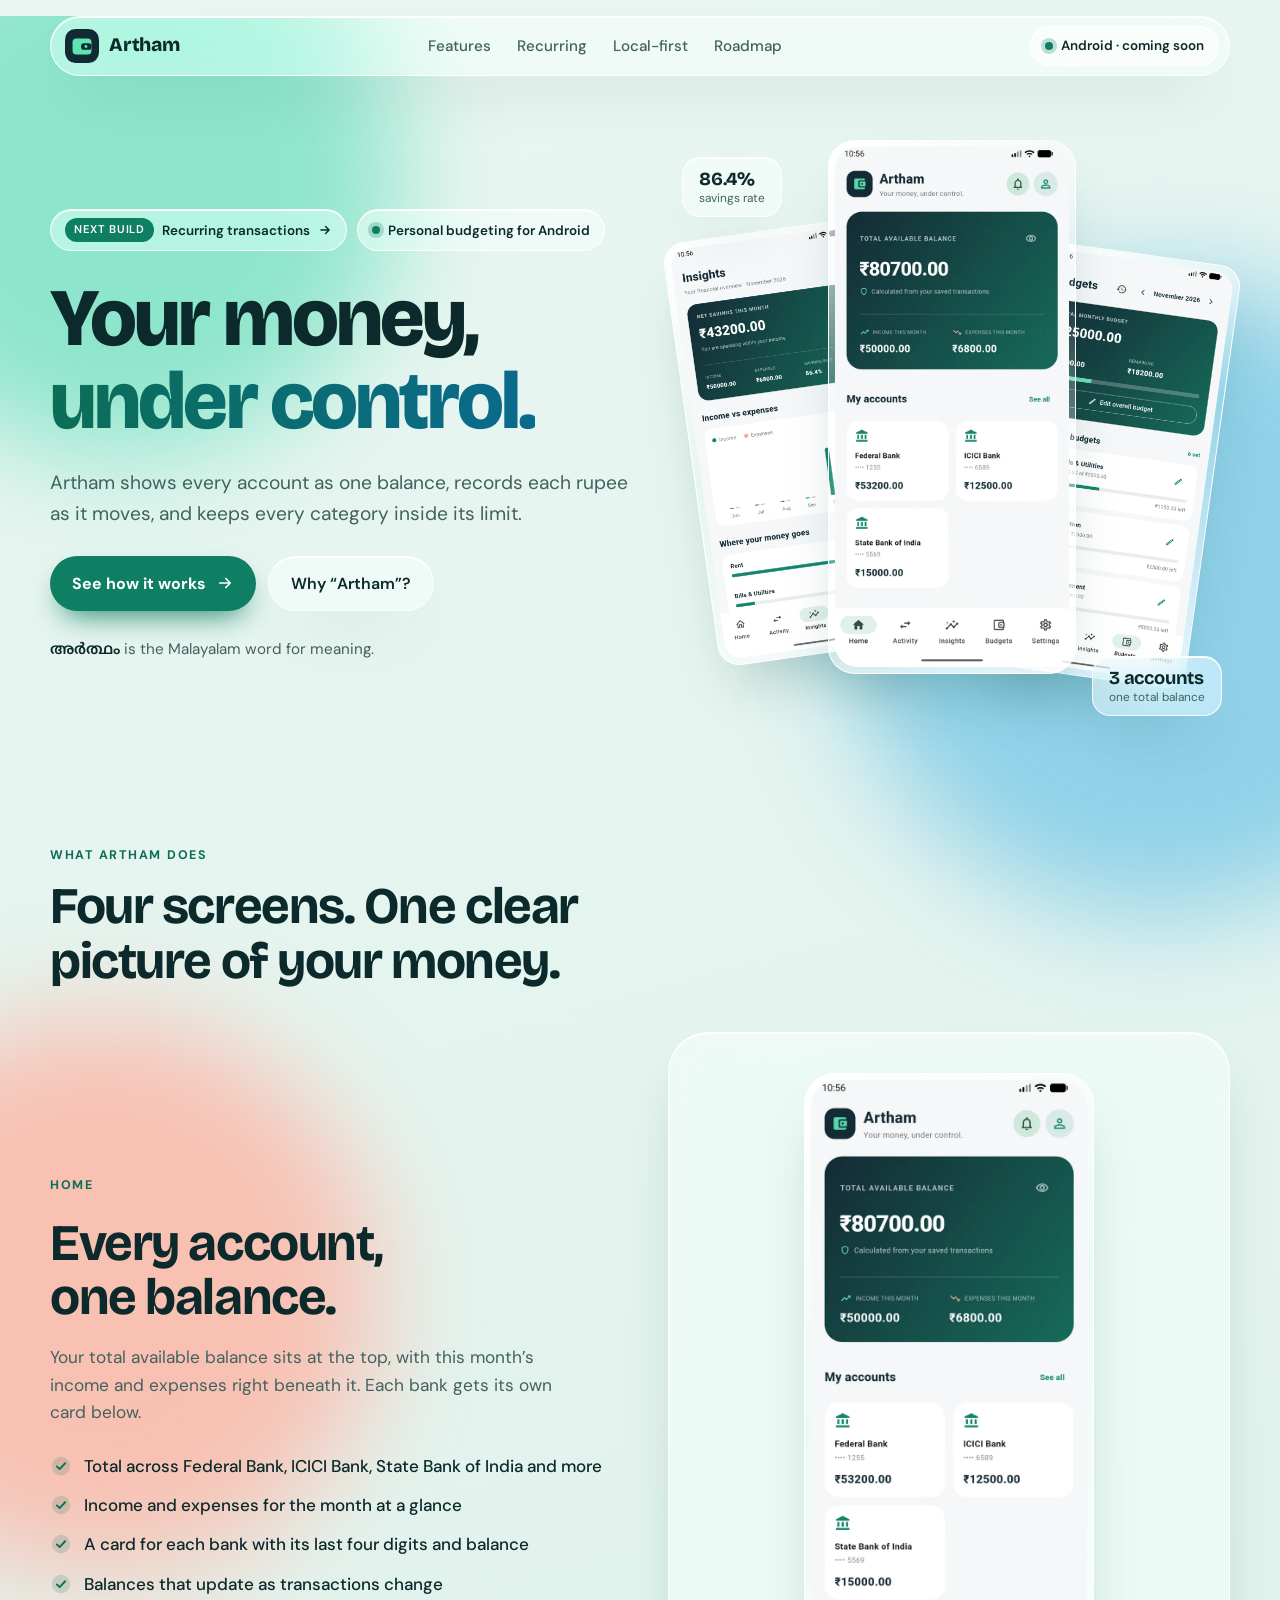
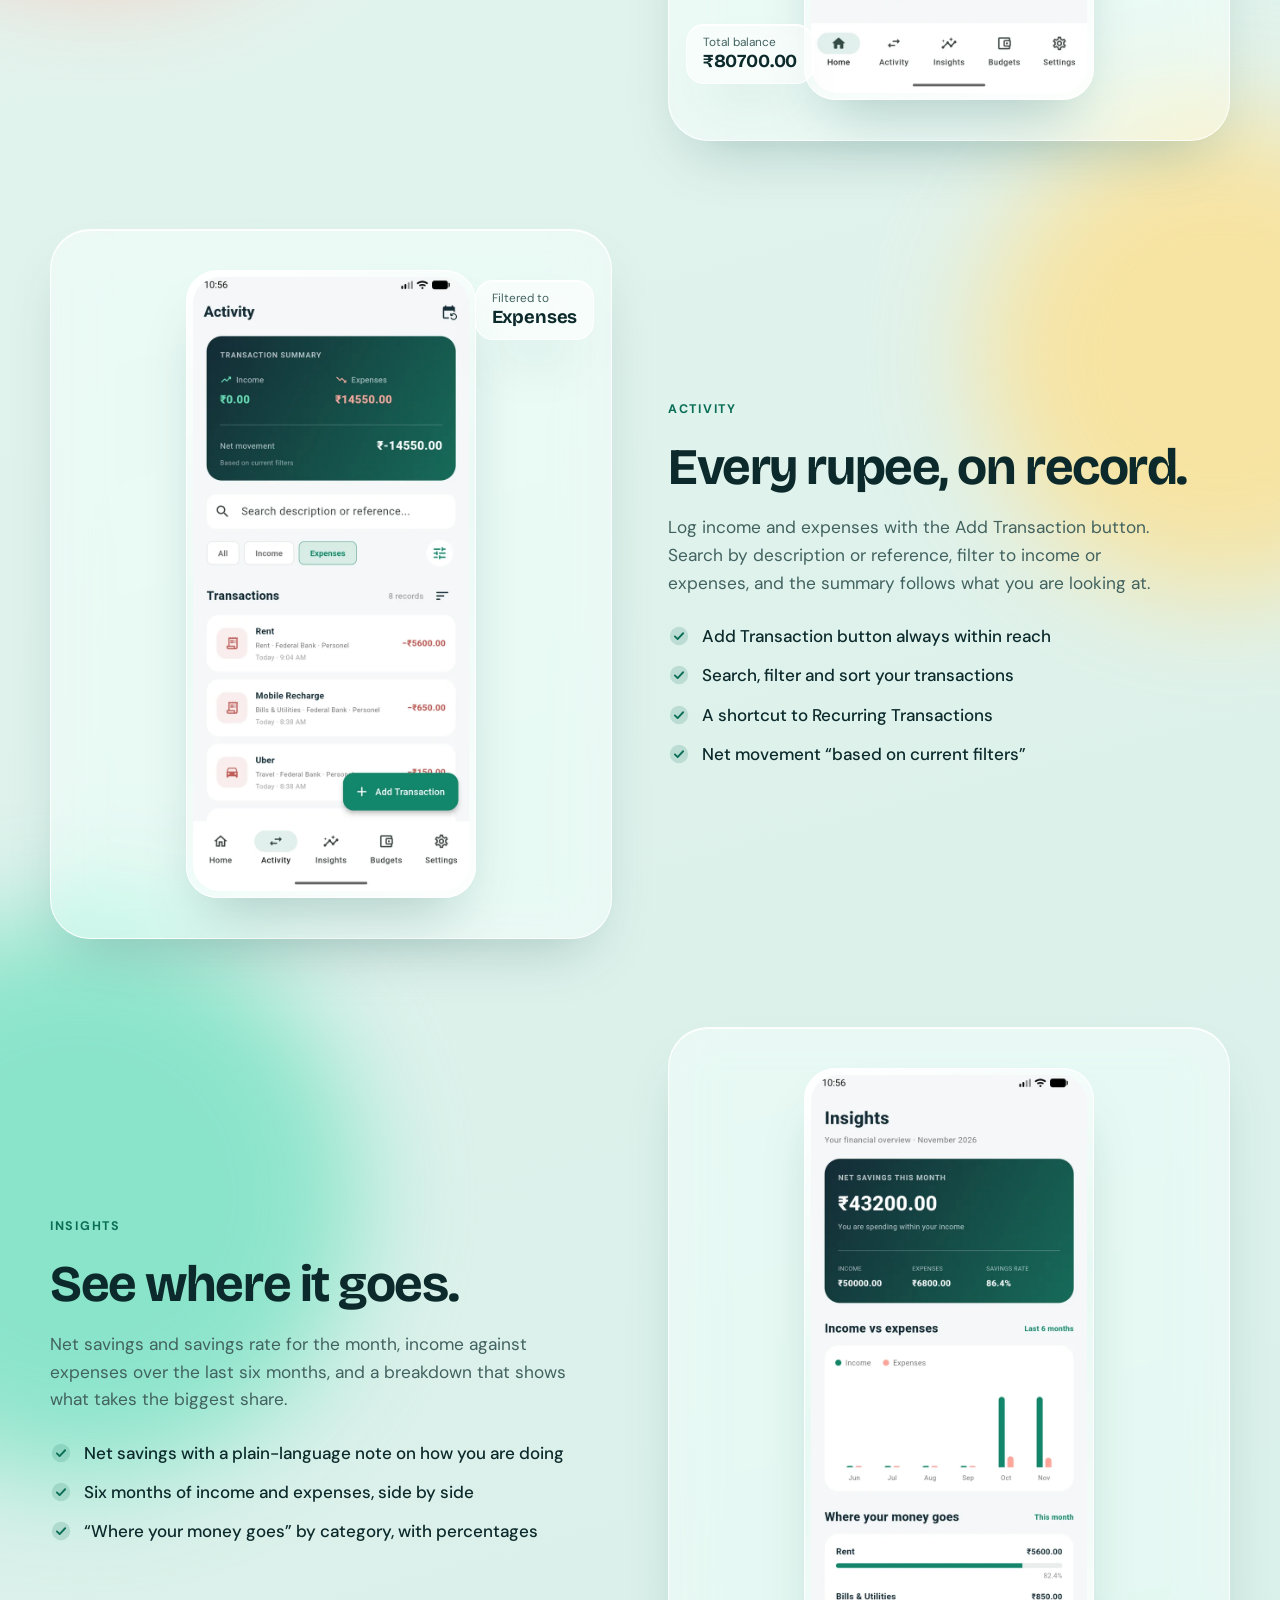
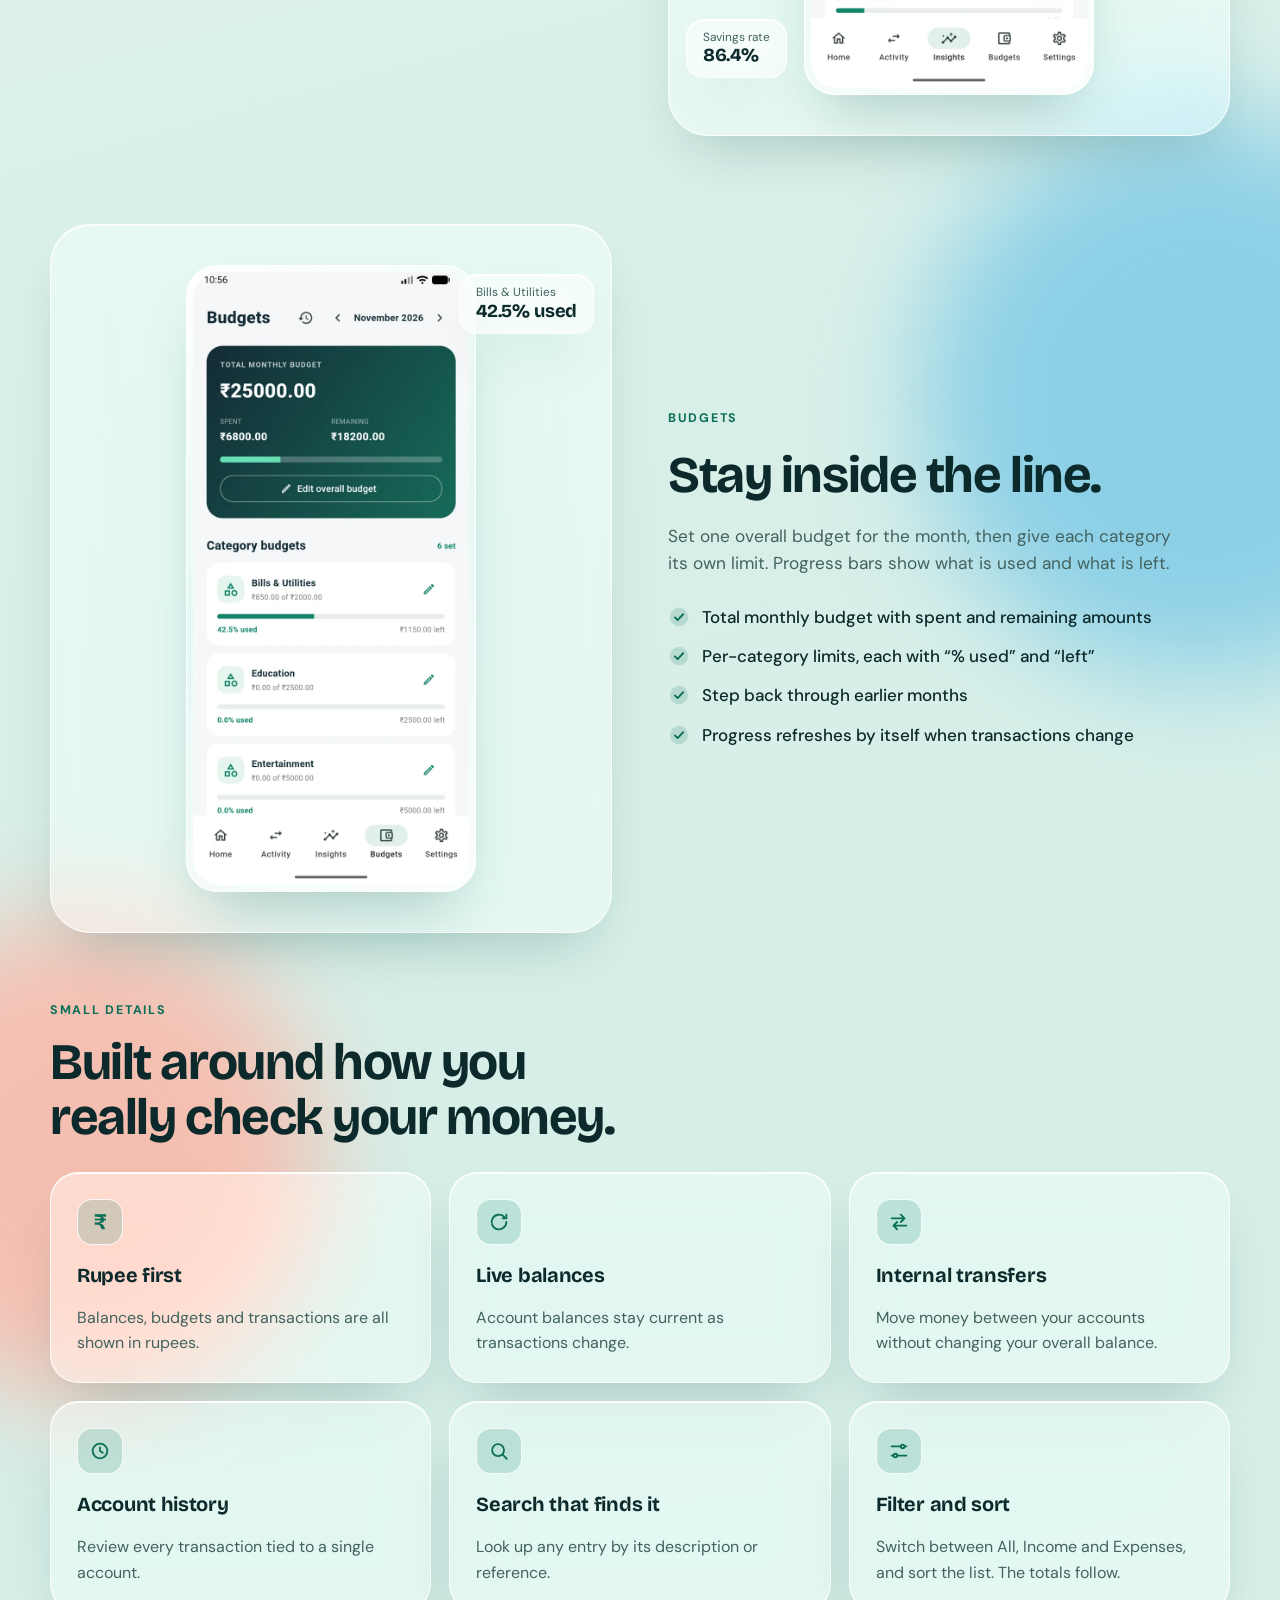
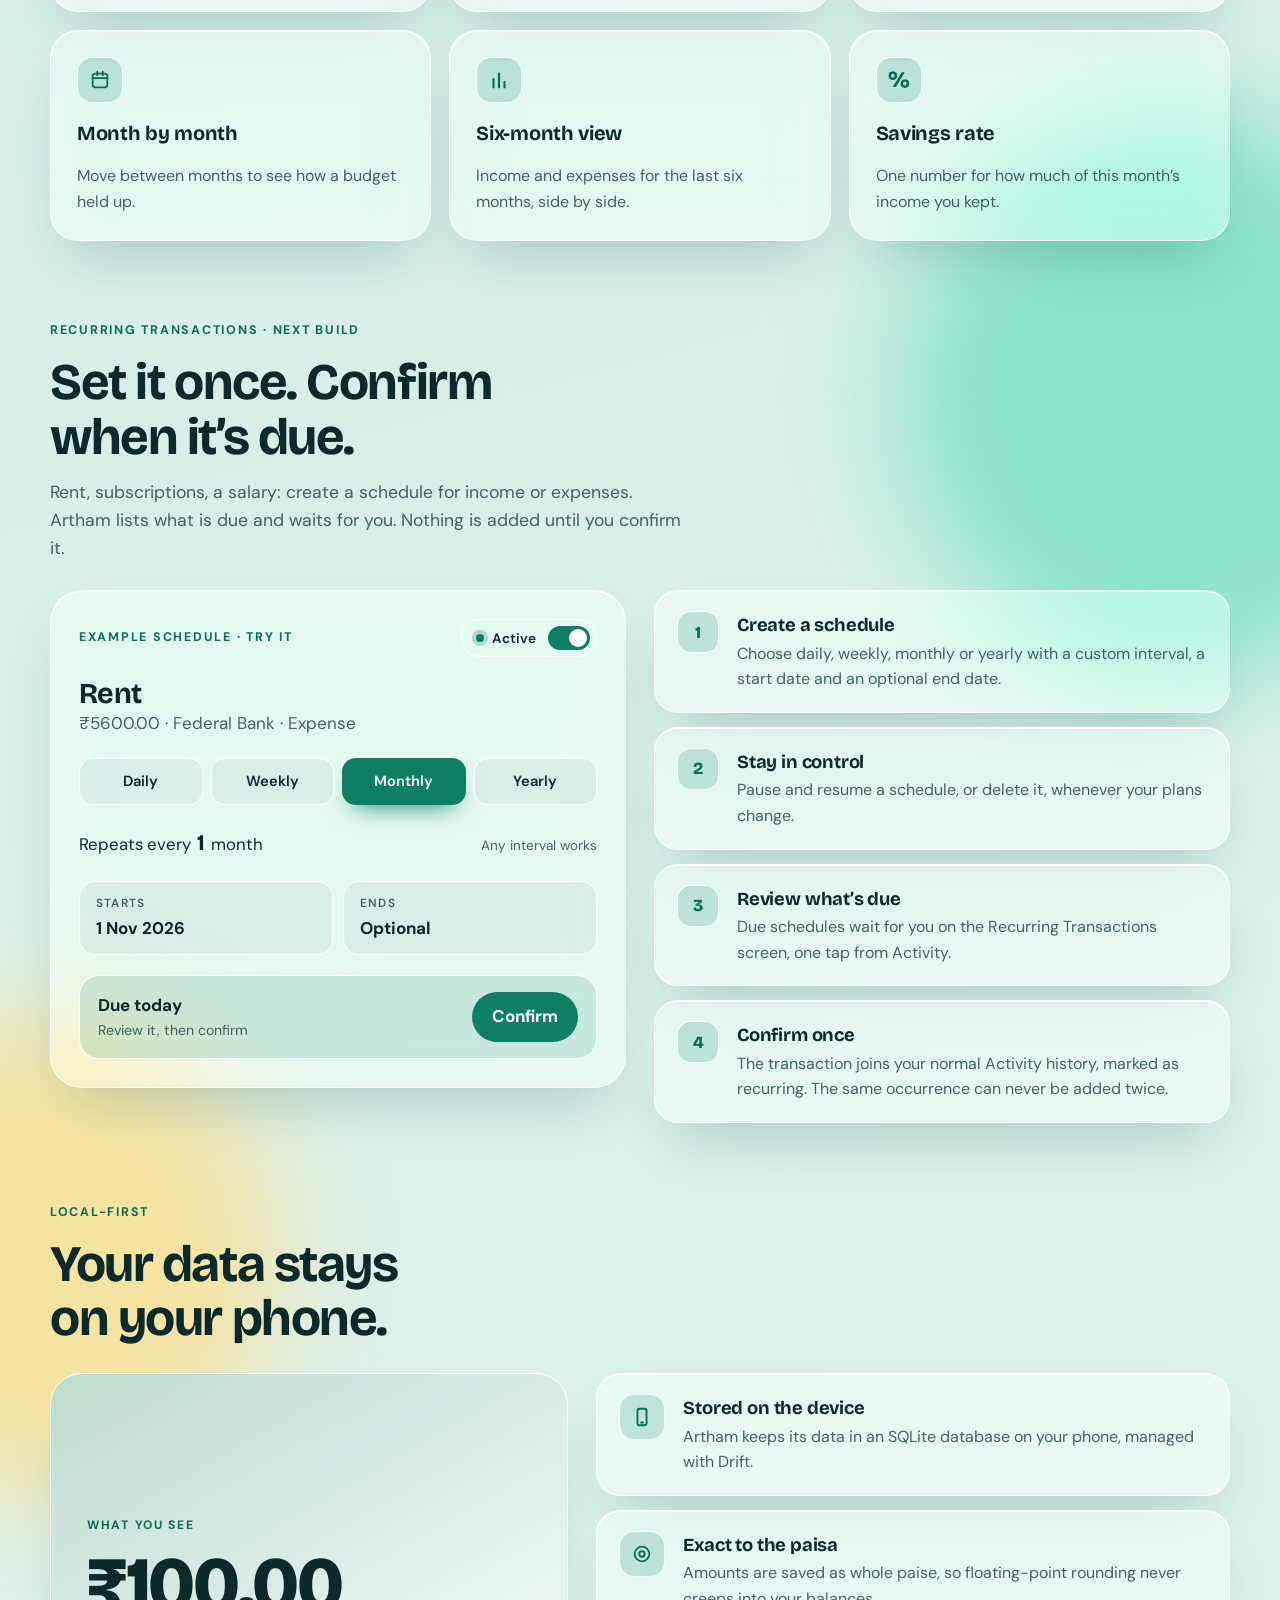
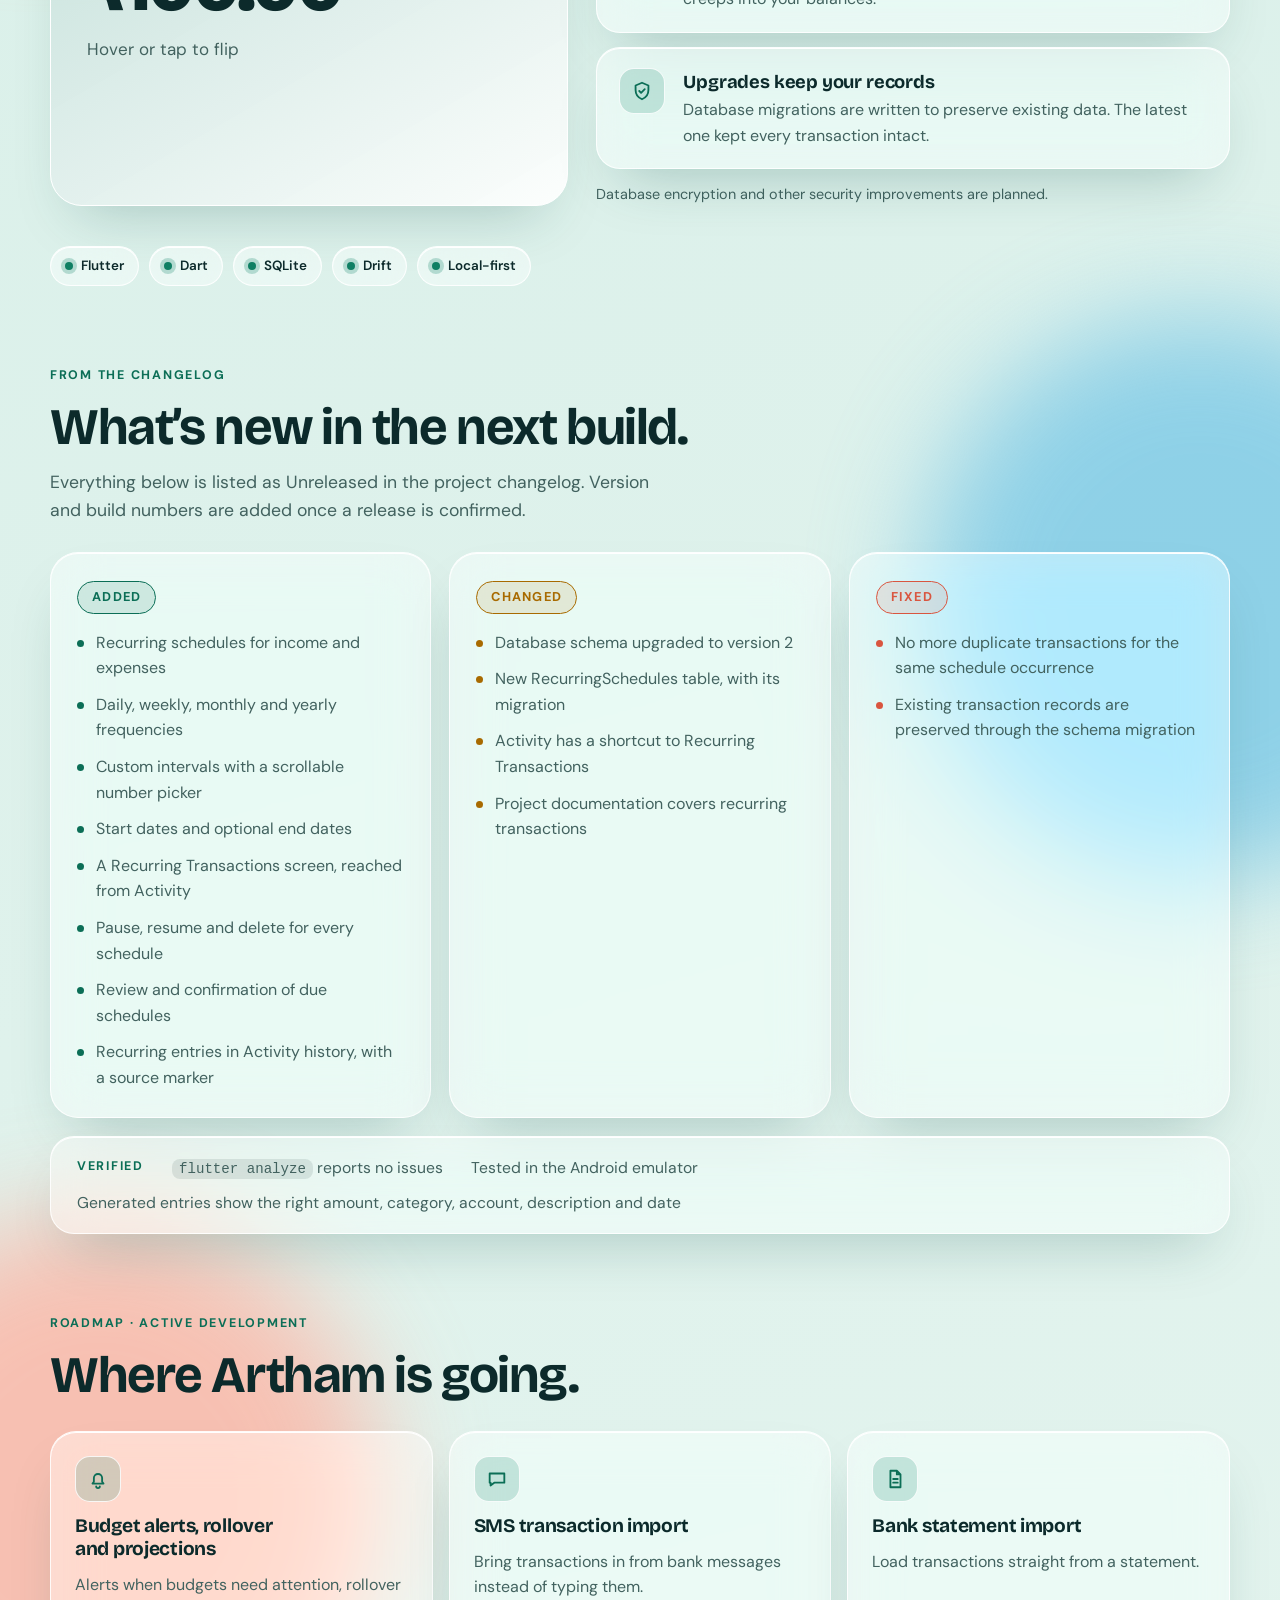
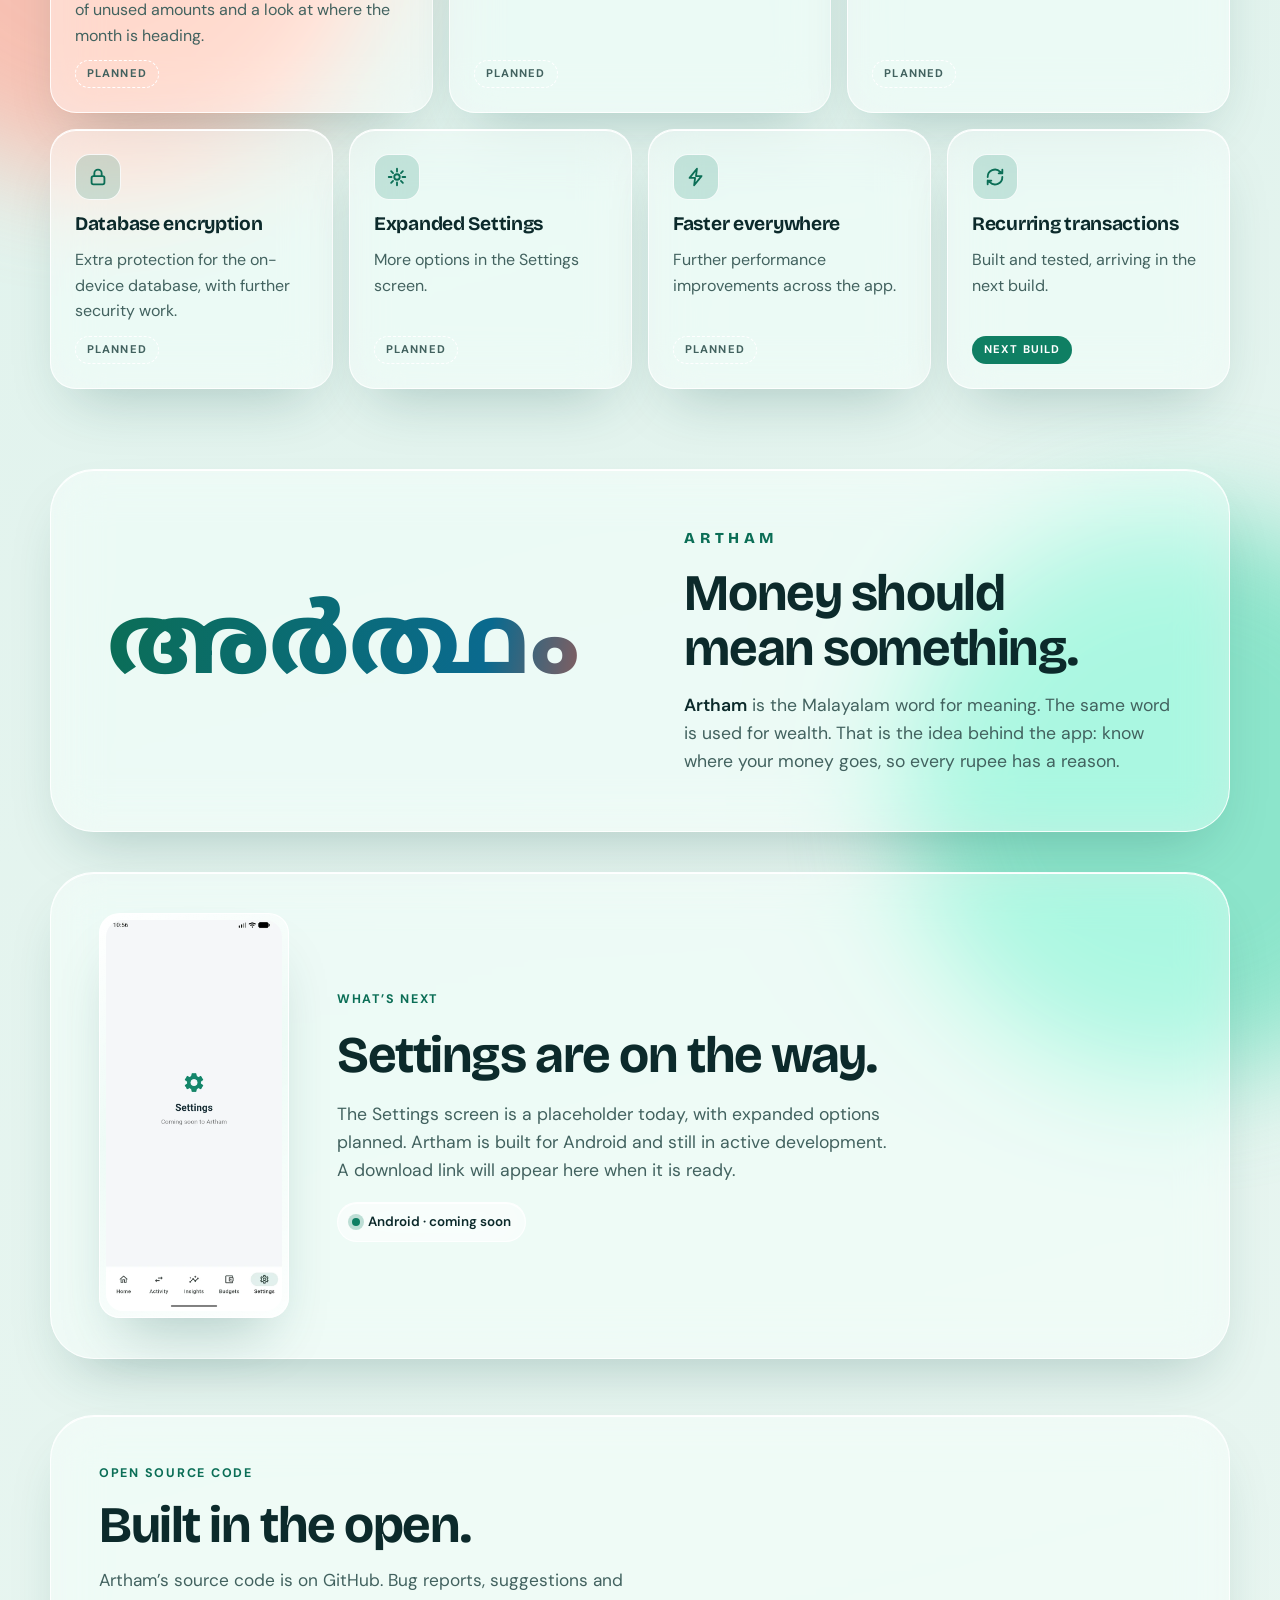
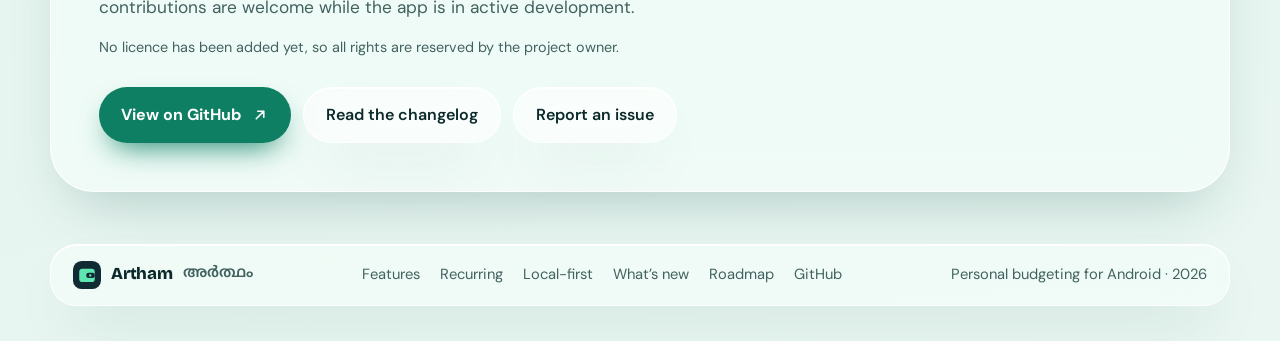
==== site/index.html @ f51f1375 "Add files via upload" ====
<!doctype html>
<html lang="en">
<head>
<meta charset="utf-8">
<meta name="viewport" content="width=device-width, initial-scale=1, viewport-fit=cover">
<title>Artham</title>
<meta name="description" content="Artham is a personal budgeting app for Android. See every account as one balance, record each rupee, schedule recurring transactions and keep every category inside its limit.">
<meta name="theme-color" content="#06181b">
<meta property="og:title" content="Artham">
<meta property="og:description" content="Artham is a personal budgeting app for Android. See every account as one balance, record each rupee, schedule recurring transactions and keep every category inside its limit.">
<meta property="og:type" content="website">
<link rel="icon" href="data:image/svg+xml,%3Csvg xmlns='http://www.w3.org/2000/svg' viewBox='0 0 36 36'%3E%3Crect width='36' height='36' rx='11' fill='%23112b34'/%3E%3Crect x='8' y='10' width='20' height='17' rx='4' fill='%235ee6b0'/%3E%3Crect x='17' y='15' width='11' height='7' rx='3' fill='%23112b34'/%3E%3Ccircle cx='22.2' cy='18.5' r='1.5' fill='%235ee6b0'/%3E%3C/svg%3E">
<link rel="preconnect" href="https://fonts.googleapis.com">
<link rel="preconnect" href="https://fonts.gstatic.com" crossorigin>
<link href="https://fonts.googleapis.com/css2?family=Bricolage+Grotesque:opsz,wght@12..96,500..800&family=DM+Sans:opsz,wght@9..40,400..700&family=Noto+Sans+Malayalam:wght@500..800&display=swap" rel="stylesheet">
<style>
/* Layout: floating glass pill nav; hero = copy left + three overlapping glass-framed phones right;
   four alternating feature rows (text / phone on a glass panel); details grid; the name in Malayalam;
   a coming-soon card; footer. Colored orbs sit behind everything so the glass has something to blur. */
:root{
  --font-display:'Bricolage Grotesque','Segoe UI',system-ui,sans-serif;
  --font-body:'DM Sans','Segoe UI',system-ui,sans-serif;
  --font-ml:'Noto Sans Malayalam','Nirmala UI',sans-serif;

  --bg:#06181b; --bg2:#0a2a2c;
  --fg:#eaf7f2; --muted:#a3c4bc;
  --glass:rgba(255,255,255,.075); --glass-fallback:rgba(16,48,50,.92);
  --edge:rgba(255,255,255,.18); --edge-hi:rgba(255,255,255,.42);
  --shadow:rgba(0,0,0,.45);
  --accent:#5ee6b0; --accent-text:#7cf0c4;
  --btn-bg:#5ee6b0; --btn-fg:#04261d;
  --g1:#7cf0c4; --g2:#ffd27a;
  --coral:#ff9c8b; --gold:#ffd27a;
  --orb-a:#14c995; --orb-b:#0f8f9c; --orb-c:#ff7a66; --orb-d:#f2b84b; --orb-alpha:.5;
  color-scheme:dark;
}
@media (prefers-color-scheme:light){
  :root:not([data-theme="dark"]){
    --bg:#e9f6f1; --bg2:#d5eee7;
    --fg:#0c2a2b; --muted:#42625f;
    --glass:rgba(255,255,255,.46); --glass-fallback:rgba(255,255,255,.9);
    --edge:rgba(255,255,255,.85); --edge-hi:rgba(255,255,255,1);
    --shadow:rgba(16,78,72,.28);
    --accent:#0f7f63; --accent-text:#0b6e56;
    --btn-bg:#0f7f63; --btn-fg:#ffffff;
    --g1:#0b6e56; --g2:#0a6a8f;
    --coral:#d9553f; --gold:#a86a00;
    --orb-a:#6fe0bf; --orb-b:#74c6e6; --orb-c:#ffb09f; --orb-d:#ffdf8a; --orb-alpha:.75;
    color-scheme:light;
  }
}
:root[data-theme="light"]{
  --bg:#e9f6f1; --bg2:#d5eee7;
  --fg:#0c2a2b; --muted:#42625f;
  --glass:rgba(255,255,255,.46); --glass-fallback:rgba(255,255,255,.9);
  --edge:rgba(255,255,255,.85); --edge-hi:rgba(255,255,255,1);
  --shadow:rgba(16,78,72,.28);
  --accent:#0f7f63; --accent-text:#0b6e56;
  --btn-bg:#0f7f63; --btn-fg:#ffffff;
  --g1:#0b6e56; --g2:#0a6a8f;
  --coral:#d9553f; --gold:#a86a00;
  --orb-a:#6fe0bf; --orb-b:#74c6e6; --orb-c:#ffb09f; --orb-d:#ffdf8a; --orb-alpha:.75;
  color-scheme:light;
}

*{box-sizing:border-box}
[hidden]{display:none!important}
html{scroll-behavior:smooth}
body{
  position:relative; margin:0; overflow-x:clip;
  background:var(--bg); background-image:linear-gradient(165deg,var(--bg) 0%,var(--bg2) 45%,var(--bg) 100%);
  color:var(--fg); font-family:var(--font-body); font-size:17px; line-height:1.6;
  padding-block:0;
  padding-left:max(16px,env(safe-area-inset-left,0px));
  padding-right:max(16px,env(safe-area-inset-right,0px));
}
body::before{content:"";position:fixed;inset:0 0 auto;height:env(safe-area-inset-top,0px);z-index:30;background:var(--bg)}
img{max-width:100%}
a{color:inherit}
h1,h2,h3{font-family:var(--font-display);margin:0;text-wrap:balance}
p{margin:0}
:focus-visible{outline:2px solid var(--accent-text);outline-offset:3px;border-radius:8px}

/* orbs */
.bg{position:absolute;inset:0;overflow:hidden;pointer-events:none;z-index:0}
.orb{position:absolute;border-radius:50%;filter:blur(55px);opacity:var(--orb-alpha);width:min(560px,92vw);aspect-ratio:1}
.o1{background:var(--orb-a);top:-120px;left:-160px}
.o2{background:var(--orb-b);top:260px;right:-200px;width:min(640px,100vw)}
.o3{background:var(--orb-c);top:1000px;left:-180px}
.o4{background:var(--orb-d);top:1700px;right:-180px;width:min(480px,80vw)}
.o5{background:var(--orb-a);top:2500px;left:-200px}
.o6{background:var(--orb-b);top:3300px;right:-200px}
.o7{background:var(--orb-c);top:4100px;left:-160px;width:min(480px,80vw)}
.o8{background:var(--orb-a);top:4900px;right:-180px}
.o9{background:var(--orb-d);top:5800px;left:-200px;width:min(480px,80vw)}
.o10{background:var(--orb-b);top:6700px;right:-200px}
.o11{background:var(--orb-c);top:7600px;left:-180px}
.o12{background:var(--orb-a);top:8500px;right:-180px}

.wrap{position:relative;z-index:1;max-width:1180px;margin-inline:auto}

/* glass */
.glass{
  background:var(--glass);
  -webkit-backdrop-filter:blur(24px) saturate(160%);
  backdrop-filter:blur(24px) saturate(160%);
  border:1px solid var(--edge);
  box-shadow:inset 0 1px 0 var(--edge-hi),0 28px 60px -24px var(--shadow);
}
@supports not ((backdrop-filter:blur(1px)) or (-webkit-backdrop-filter:blur(1px))){
  .glass{background:var(--glass-fallback)}
}

/* nav */
.nav{
  position:sticky;top:calc(env(safe-area-inset-top,0px) + 12px);z-index:40;
  margin-top:16px;padding:9px 10px 9px 14px;border-radius:999px;
  display:flex;align-items:center;justify-content:space-between;gap:12px;
}
.brand{display:flex;align-items:center;gap:10px;text-decoration:none;font-family:var(--font-display);font-weight:800;font-size:1.2rem;letter-spacing:-.01em}
.brand svg{width:34px;height:34px;display:block}
.nav-links{display:flex;gap:26px;font-size:.95rem;font-weight:500}
.nav-links a{text-decoration:none;color:var(--muted);transition:color .2s}
.nav-links a:hover{color:var(--fg)}
.pill{display:inline-flex;align-items:center;gap:8px;padding:8px 14px;border-radius:999px;font-size:.84rem;font-weight:600;white-space:nowrap}
.dot{width:8px;height:8px;border-radius:50%;background:var(--accent);box-shadow:0 0 0 4px color-mix(in srgb,var(--accent) 25%,transparent)}
@media (max-width:720px){.nav-links{display:none}}

/* buttons */
.btn{display:inline-flex;align-items:center;gap:10px;padding:14px 22px;border-radius:999px;font-weight:700;font-size:1rem;text-decoration:none;transition:transform .2s,box-shadow .2s}
.btn:hover{transform:translateY(-2px)}
.btn-main{background:var(--btn-bg);color:var(--btn-fg);box-shadow:0 14px 30px -12px var(--accent)}
.btn-glass{font-weight:600}
.btn svg{width:18px;height:18px}

/* hero */
.hero{display:grid;grid-template-columns:minmax(0,1.05fr) minmax(0,1fr);gap:40px;align-items:center;padding-block:64px 88px}
.hero-copy{display:flex;flex-direction:column;gap:26px;align-items:flex-start;min-width:0}
h1{font-weight:800;font-size:clamp(2.7rem,6.6vw,5.1rem);line-height:1.01;letter-spacing:-.035em}
h1 em{font-style:normal;background:linear-gradient(95deg,var(--g1),var(--g2));-webkit-background-clip:text;background-clip:text;color:transparent}
.lede{font-size:1.2rem;color:var(--muted);max-width:34em}
.cta-row{display:flex;flex-wrap:wrap;gap:12px}
.ml-note{font-size:.95rem;color:var(--muted)}
.ml-note span{font-family:var(--font-ml);font-weight:600;color:var(--fg)}

.cluster{position:relative;width:min(100%,540px);margin-inline:auto;aspect-ratio:1/1.1;min-width:0}
.phone{padding:6px;border-radius:11% / 4.9%;background:linear-gradient(150deg,var(--edge-hi),rgba(255,255,255,.05) 45%,var(--edge));border:1px solid var(--edge-hi);box-shadow:0 34px 60px -22px var(--shadow)}
.phone img{display:block;width:100%;height:auto;aspect-ratio:9/20;object-fit:cover;border-radius:9.6% / 4.3%}
.cluster .phone{position:absolute}
.ph-c{left:27%;width:46%;top:0;z-index:3;animation:float 7s ease-in-out infinite}
.ph-l{left:1.5%;width:37%;top:15%;z-index:2;transform:rotate(-8deg);animation:float 8s ease-in-out -2s infinite}
.ph-r{right:1.5%;width:37%;top:19%;z-index:2;transform:rotate(8deg);animation:float 9s ease-in-out -4s infinite}
@keyframes float{0%,100%{translate:0 0}50%{translate:0 -10px}}
.chip{position:absolute;z-index:4;display:flex;align-items:center;gap:10px;padding:10px 16px;border-radius:18px;font-size:.84rem;line-height:1.25}
.chip b{display:block;font-family:var(--font-display);font-size:1.15rem;font-weight:700;letter-spacing:-.01em}
.chip small{color:var(--muted);font-size:.74rem;display:block}
.chip.c1{left:0;top:3%}
.chip.c2{right:0;bottom:3%}
.cluster .chip .ico{display:none}
.chip .ico{width:34px;height:34px;border-radius:11px;display:grid;place-items:center;background:color-mix(in srgb,var(--accent) 22%,transparent);color:var(--accent-text);font-weight:700}
@media (max-width:900px){.hero{grid-template-columns:1fr;padding-block:40px 64px;gap:48px}}
@media (max-width:480px){.chip{padding:8px 12px}.chip b{font-size:1rem}.chip .ico{display:none}}

/* section heads */
.eyebrow{display:inline-flex;align-items:center;gap:8px;font-size:.78rem;font-weight:700;letter-spacing:.14em;text-transform:uppercase;color:var(--accent-text)}
.sec-head{display:flex;flex-direction:column;gap:14px;max-width:40rem;padding-top:24px}
h2{font-weight:700;font-size:clamp(2rem,4.4vw,3.2rem);line-height:1.06;letter-spacing:-.028em}

/* features */
.feat{display:grid;grid-template-columns:minmax(0,1fr) minmax(0,1fr);gap:56px;align-items:center;padding-block:44px}
.feat.flip .feat-vis{order:-1}
.feat-copy{display:flex;flex-direction:column;gap:20px;min-width:0}
.feat-copy p.body{color:var(--muted);font-size:1.08rem;max-width:30em}
.ticks{list-style:none;margin:6px 0 0;padding:0;display:flex;flex-direction:column;gap:12px}
.ticks li{display:flex;gap:12px;align-items:flex-start;font-weight:500}
.ticks svg{flex:none;width:22px;height:22px;margin-top:2px;color:var(--accent-text)}
.feat-vis{position:relative;display:grid;place-items:center;padding:40px 20px;border-radius:40px;min-width:0}
.feat-vis .phone{width:min(100%,290px)}
.feat-vis .chip{z-index:4}
.feat-vis .chip{max-width:150px}
.feat-vis .chip.t{top:7%;right:3%}
.feat-vis .chip.b{bottom:8%;left:3%}
@media (max-width:860px){
  .feat-vis .chip{position:static;margin-top:16px;max-width:none}
  .feat{grid-template-columns:1fr;gap:28px;padding-block:32px}
  .feat.flip .feat-vis{order:0}
}

/* details */
.grid{display:grid;grid-template-columns:repeat(3,minmax(0,1fr));gap:18px;padding-block:28px 56px}
.tile{padding:26px;border-radius:28px;display:flex;flex-direction:column;gap:14px;transition:transform .25s}
.tile:hover{transform:translateY(-4px)}
.tile .ico{width:46px;height:46px;border-radius:15px;display:grid;place-items:center;font-family:var(--font-display);font-size:1.4rem;font-weight:700;color:var(--accent-text);background:color-mix(in srgb,var(--accent) 18%,transparent);border:1px solid var(--edge)}
.tile .ico svg{width:22px;height:22px}
.tile h3{font-size:1.25rem;font-weight:700;letter-spacing:-.015em}
.tile p{color:var(--muted);font-size:1rem}
@media (max-width:900px){.grid{grid-template-columns:repeat(2,minmax(0,1fr))}}
@media (max-width:560px){.grid{grid-template-columns:1fr}}

/* name */
.name{display:grid;grid-template-columns:minmax(0,1.1fr) minmax(0,1fr);gap:40px;align-items:center;padding:56px;border-radius:44px;margin-block:24px 40px}
.ml{font-family:var(--font-ml);font-weight:800;font-size:clamp(3rem,8.4vw,6rem);line-height:1.3;letter-spacing:-.01em;white-space:nowrap;background:linear-gradient(100deg,var(--g1),var(--g2) 70%,var(--coral));-webkit-background-clip:text;background-clip:text;color:transparent}
.name-copy{display:flex;flex-direction:column;gap:16px;min-width:0}
.name-copy .lat{font-family:var(--font-display);font-weight:800;letter-spacing:.3em;font-size:.95rem;color:var(--accent-text)}
.name-copy p{color:var(--muted);font-size:1.1rem}
.name-copy p strong{color:var(--fg);font-weight:600}
@media (max-width:860px){.name{grid-template-columns:1fr;padding:34px 24px;border-radius:34px;gap:20px}}

/* coming soon */
.soon{display:grid;grid-template-columns:auto minmax(0,1fr);gap:48px;align-items:center;padding:40px 48px;border-radius:44px;margin-block:0 56px}
.soon .phone{width:190px}
.soon-copy{display:flex;flex-direction:column;gap:18px;align-items:flex-start;min-width:0}
.soon-copy p{color:var(--muted);font-size:1.1rem;max-width:32em}
@media (max-width:700px){.soon{grid-template-columns:1fr;padding:32px 24px;gap:28px;justify-items:start;border-radius:34px}}

/* footer */
footer{padding-block:12px 36px}
.foot{display:flex;flex-wrap:wrap;gap:14px 28px;align-items:center;justify-content:space-between;padding:16px 22px;border-radius:26px;color:var(--muted);font-size:.92rem}
.foot .brand{color:var(--fg);font-size:1.05rem}
.foot .brand svg{width:28px;height:28px}
.foot .brand span{font-family:var(--font-ml);font-weight:600;font-size:.95rem;color:var(--muted)}

/* ---------- additions: new sections + hover polish ---------- */
section[id]{scroll-margin-top:96px}
.ic{width:22px;height:22px;fill:none;stroke:currentColor;stroke-width:2;stroke-linecap:round;stroke-linejoin:round;flex:none}
.sr{position:absolute;opacity:0;pointer-events:none;width:1px;height:1px}
.sr-text{position:absolute;width:1px;height:1px;overflow:hidden;clip-path:inset(50%);white-space:nowrap}
.sec-sub{color:var(--muted);font-size:1.1rem;max-width:36em}
code{font-family:ui-monospace,SFMono-Regular,Menlo,Consolas,monospace;font-size:.9em;padding:2px 7px;border-radius:8px;background:color-mix(in srgb,var(--fg) 10%,transparent)}
.fine{font-size:.9rem;color:var(--muted)}

/* pointer spotlight */
[data-glow]{position:relative;isolation:isolate}
[data-glow]::before{content:"";position:absolute;inset:0;z-index:-1;border-radius:inherit;pointer-events:none;opacity:0;transition:opacity .35s;
  background:radial-gradient(340px circle at var(--mx,50%) var(--my,0%),color-mix(in srgb,var(--accent) 30%,transparent),transparent 62%)}
[data-glow]:hover::before{opacity:1}

/* nav + buttons + brand */
.nav-links a{position:relative}
.nav-links a::after{content:"";position:absolute;left:0;right:0;bottom:-6px;height:2px;border-radius:2px;background:var(--accent);scale:0 1;transform-origin:left;transition:scale .25s ease}
.nav-links a:hover::after,.nav-links a:focus-visible::after{scale:1 1}
.brand svg{transition:rotate .4s cubic-bezier(.3,1.6,.5,1)}
.brand:hover svg{rotate:-10deg}
.btn-main{position:relative;overflow:hidden}
.btn-main::after{content:"";position:absolute;inset:0;background:linear-gradient(110deg,transparent 30%,rgba(255,255,255,.5) 50%,transparent 70%);translate:-120% 0;transition:translate .7s ease}
.btn-main:hover::after{translate:120% 0}
.btn-glass:hover{border-color:var(--edge-hi);box-shadow:inset 0 1px 0 var(--edge-hi),0 18px 40px -18px var(--accent)}
.btn svg{transition:translate .25s}
.btn:hover svg{translate:3px 0}

/* hero announcement */
.hero-pills{display:flex;flex-wrap:wrap;gap:10px}
.announce{text-decoration:none;transition:transform .25s,border-color .25s}
.announce:hover{transform:translateY(-2px);border-color:var(--edge-hi)}
.announce .tag{padding:3px 9px;border-radius:999px;background:var(--btn-bg);color:var(--btn-fg);font-size:.7rem;letter-spacing:.06em;text-transform:uppercase}
.announce svg{width:14px;height:14px;transition:translate .25s}
.announce:hover svg{translate:4px 0}

/* feature panels: gentle 3D tilt */
.feat-vis{perspective:1100px}
.feat-vis .phone{transition:transform .6s cubic-bezier(.2,.8,.2,1)}
.feat-vis:hover .phone{transform:rotateY(-7deg) rotateX(3deg) translateY(-6px)}
.feat.flip .feat-vis:hover .phone{transform:rotateY(7deg) rotateX(3deg) translateY(-6px)}
.feat-vis .chip{transition:translate .5s cubic-bezier(.2,.8,.2,1)}
.feat-vis:hover .chip.t{translate:0 -8px}
.feat-vis:hover .chip.b{translate:0 8px}

/* detail tiles */
.tile{transition:transform .3s cubic-bezier(.2,.8,.2,1),border-color .3s}
.tile:hover{transform:translateY(-6px);border-color:var(--edge-hi)}
.tile .ico{transition:transform .35s cubic-bezier(.3,1.6,.5,1),background .3s}
.tile:hover .ico{transform:rotate(-8deg) scale(1.1);background:color-mix(in srgb,var(--accent) 30%,transparent)}

/* recurring demo */
.rec{display:grid;grid-template-columns:minmax(0,1fr) minmax(0,1fr);gap:28px;padding-block:28px 56px;align-items:start}
.demo{padding:28px;border-radius:32px;display:flex;flex-direction:column;gap:20px;min-width:0}
.demo-top{display:flex;justify-content:space-between;align-items:center;gap:12px;flex-wrap:wrap}
.switch{display:inline-flex;align-items:center;gap:12px;cursor:pointer;padding:6px 6px 6px 14px;border-radius:999px;border:1px solid var(--edge);transition:border-color .25s,transform .25s}
.switch:hover{border-color:var(--edge-hi);transform:translateY(-1px)}
.status{display:inline-flex;align-items:center;gap:8px;font-weight:600;font-size:.86rem}
.status i{width:8px;height:8px;border-radius:50%;background:var(--accent);box-shadow:0 0 0 4px color-mix(in srgb,var(--accent) 25%,transparent);transition:background .3s,box-shadow .3s}
.s-pau{display:none}
.knob{position:relative;width:42px;height:24px;border-radius:999px;background:var(--accent);transition:background .3s}
.knob::after{content:"";position:absolute;top:3px;right:3px;width:18px;height:18px;border-radius:50%;background:#fff;transition:translate .3s cubic-bezier(.3,1.4,.5,1)}
.demo:has(#pause:checked) .s-act{display:none}
.demo:has(#pause:checked) .s-pau{display:inline}
.demo:has(#pause:checked) .status i{background:var(--gold);box-shadow:0 0 0 4px color-mix(in srgb,var(--gold) 25%,transparent)}
.demo:has(#pause:checked) .knob{background:color-mix(in srgb,var(--fg) 25%,transparent)}
.demo:has(#pause:checked) .knob::after{translate:-18px 0}
.demo:has(#pause:focus-visible) .switch,.demo:has(#confirm:focus-visible) .confirm,.freq input:focus-visible + label{outline:2px solid var(--accent-text);outline-offset:3px}
.demo-title{font-family:var(--font-display);font-size:1.8rem;font-weight:700;letter-spacing:-.02em;line-height:1.15}
.demo-sub{color:var(--muted)}
.freq{display:grid;grid-template-columns:repeat(4,minmax(0,1fr));gap:8px;border:0;margin:0;padding:0;min-width:0}
.freq label{text-align:center;padding:11px 4px;border-radius:14px;border:1px solid var(--edge);font-weight:600;font-size:.92rem;cursor:pointer;background:color-mix(in srgb,var(--fg) 5%,transparent);transition:transform .25s,background .25s,color .25s,border-color .25s}
.freq label:hover{transform:translateY(-3px);border-color:var(--edge-hi)}
.freq input:checked + label{background:var(--btn-bg);color:var(--btn-fg);border-color:transparent;box-shadow:0 12px 24px -12px var(--accent)}
.every{display:flex;align-items:baseline;flex-wrap:wrap;gap:6px;font-size:1.05rem}
.every b{font-family:var(--font-display);font-size:1.4rem}
.every small{margin-left:auto;color:var(--muted);font-size:.85rem}
.u{display:none}
.u-m{display:inline}
.demo:has(#f-d:checked) .u-m,.demo:has(#f-w:checked) .u-m,.demo:has(#f-y:checked) .u-m{display:none}
.demo:has(#f-d:checked) .u-d,.demo:has(#f-w:checked) .u-w,.demo:has(#f-y:checked) .u-y{display:inline}
.dates{display:grid;grid-template-columns:1fr 1fr;gap:10px}
.field{padding:12px 16px;border-radius:16px;border:1px solid var(--edge);background:color-mix(in srgb,var(--fg) 5%,transparent);display:flex;flex-direction:column;gap:2px;transition:border-color .25s}
.field:hover{border-color:var(--edge-hi)}
.field small{color:var(--muted);font-size:.74rem;text-transform:uppercase;letter-spacing:.1em;font-weight:600}
.due{display:flex;align-items:center;justify-content:space-between;gap:14px;padding:16px 18px;border-radius:20px;border:1px solid var(--edge);background:color-mix(in srgb,var(--accent) 14%,transparent);transition:opacity .3s,background .4s}
.due-text{display:flex;flex-direction:column;min-width:0}
.due-text small{color:var(--muted)}
.d-after{display:none}
.confirm{display:inline-flex;align-items:center;gap:8px;padding:11px 20px;border-radius:999px;font-weight:700;cursor:pointer;background:var(--btn-bg);color:var(--btn-fg);transition:transform .25s,box-shadow .25s;white-space:nowrap}
.confirm:hover{transform:translateY(-2px);box-shadow:0 14px 26px -12px var(--accent)}
.confirm .ic{width:18px;height:18px;stroke-width:2.6}
.confirm .d-after{align-items:center;gap:6px}
.demo:has(#confirm:checked) .d-before{display:none}
.demo:has(#confirm:checked) .d-after{display:inline-flex}
.demo:has(#confirm:checked) .due-text .d-after{display:inline}
.demo:has(#confirm:checked) .due{background:color-mix(in srgb,var(--accent) 26%,transparent)}
.demo:has(#pause:checked) .due{opacity:.45}
.demo:has(#pause:checked) .confirm{pointer-events:none}
.steps{list-style:none;margin:0;padding:0;display:flex;flex-direction:column;gap:14px;min-width:0}
.step{display:grid;grid-template-columns:auto minmax(0,1fr);gap:18px;align-items:start;padding:20px 22px;border-radius:24px;transition:transform .3s cubic-bezier(.2,.8,.2,1),border-color .3s}
.step:hover{transform:translateX(8px);border-color:var(--edge-hi)}
.step .n{width:42px;height:42px;border-radius:14px;display:grid;place-items:center;font-family:var(--font-display);font-weight:800;color:var(--accent-text);background:color-mix(in srgb,var(--accent) 18%,transparent);border:1px solid var(--edge);transition:transform .35s cubic-bezier(.3,1.6,.5,1)}
.step:hover .n{transform:scale(1.12) rotate(-6deg)}
.step h3{font-size:1.15rem;font-weight:700;letter-spacing:-.01em}
.step p{color:var(--muted);font-size:1rem}

/* local-first */
.local{display:grid;grid-template-columns:minmax(0,.9fr) minmax(0,1.1fr);gap:28px;padding-block:28px 40px;align-items:stretch}
.flipcard{perspective:1000px;min-height:320px;border-radius:32px;cursor:pointer}
.fc-in{position:relative;width:100%;height:100%;min-height:320px;transition:transform .85s cubic-bezier(.2,.8,.2,1);transform-style:preserve-3d}
.flipcard:hover .fc-in,.flipcard:focus .fc-in{transform:rotateY(180deg)}
.face{position:absolute;inset:0;backface-visibility:hidden;-webkit-backface-visibility:hidden;border-radius:32px;display:flex;flex-direction:column;justify-content:center;gap:12px;padding:36px;border:1px solid var(--edge-hi);box-shadow:0 30px 60px -28px var(--shadow);background:linear-gradient(150deg,color-mix(in srgb,var(--accent) 26%,var(--glass-fallback)),var(--glass-fallback))}
.face.back{transform:rotateY(180deg);background:linear-gradient(150deg,color-mix(in srgb,var(--gold) 26%,var(--glass-fallback)),var(--glass-fallback))}
.face small{text-transform:uppercase;letter-spacing:.14em;font-size:.76rem;font-weight:700;color:var(--accent-text)}
.face.back small{color:var(--gold)}
.face b{font-family:var(--font-display);font-size:clamp(3rem,7vw,4.8rem);font-weight:800;letter-spacing:-.03em;line-height:1}
.face span{color:var(--muted)}
.points{display:flex;flex-direction:column;gap:14px;min-width:0}
.pt{display:grid;grid-template-columns:auto minmax(0,1fr);gap:18px;align-items:start;padding:20px 22px;border-radius:24px;transition:transform .3s cubic-bezier(.2,.8,.2,1),border-color .3s}
.pt:hover{transform:translateY(-4px);border-color:var(--edge-hi)}
.pt .ico,.rc .ico{width:46px;height:46px;border-radius:15px;display:grid;place-items:center;color:var(--accent-text);background:color-mix(in srgb,var(--accent) 18%,transparent);border:1px solid var(--edge);transition:transform .35s cubic-bezier(.3,1.6,.5,1)}
.pt:hover .ico,.rc:hover .ico{transform:rotate(-8deg) scale(1.1)}
.pt h3{font-size:1.15rem;font-weight:700;letter-spacing:-.01em}
.pt p{color:var(--muted);font-size:1rem}
.tech{display:flex;flex-wrap:wrap;gap:10px;padding-bottom:56px}
.tech .pill{transition:transform .25s,border-color .25s}
.tech .pill:hover{transform:translateY(-4px);border-color:var(--edge-hi)}

/* changelog */
.cl{display:grid;grid-template-columns:repeat(3,minmax(0,1fr));gap:18px;padding-block:28px 18px}
.col{padding:26px;border-radius:28px;display:flex;flex-direction:column;gap:16px;transition:transform .3s cubic-bezier(.2,.8,.2,1),border-color .3s}
.col:hover{transform:translateY(-5px);border-color:var(--edge-hi)}
.col.add{--c:var(--accent-text)}
.col.chg{--c:var(--gold)}
.col.fix{--c:var(--coral)}
.badge{display:inline-flex;align-items:center;gap:8px;padding:5px 14px;border-radius:999px;font-family:var(--font-body);font-size:.8rem;font-weight:700;letter-spacing:.1em;text-transform:uppercase;color:var(--c);border:1px solid currentColor;background:color-mix(in srgb,currentColor 12%,transparent)}
.col ul{list-style:none;margin:0;padding:0;display:flex;flex-direction:column;gap:11px;color:var(--muted);font-size:1rem}
.col li{display:flex;gap:12px}
.col li::before{content:"";flex:none;width:7px;height:7px;border-radius:50%;margin-top:.62em;background:var(--c);transition:transform .25s}
.col li:hover::before{transform:scale(1.8)}
.verified{display:flex;flex-wrap:wrap;gap:10px 28px;align-items:center;padding:18px 26px;border-radius:24px;margin-bottom:56px;color:var(--muted);font-size:.98rem}

/* roadmap */
.road{display:grid;grid-template-columns:repeat(12,minmax(0,1fr));gap:16px;padding-block:28px 56px}
.rc{grid-column:span 3;padding:24px;border-radius:26px;display:flex;flex-direction:column;gap:12px;align-items:flex-start;transition:transform .3s cubic-bezier(.2,.8,.2,1),border-color .3s}
.rc:nth-child(-n+3){grid-column:span 4}
.rc:hover{transform:translateY(-6px);border-color:var(--edge-hi)}
.rc h3{font-size:1.2rem;font-weight:700;letter-spacing:-.015em;line-height:1.2}
.rc p{color:var(--muted);font-size:1rem;flex:1}
.tagp{font-size:.7rem;font-weight:700;letter-spacing:.1em;text-transform:uppercase;padding:4px 11px;border-radius:999px;border:1px dashed var(--edge-hi);color:var(--muted)}
.tagp.done{border-style:solid;border-color:transparent;background:var(--btn-bg);color:var(--btn-fg)}

/* open source */
.open{display:flex;flex-wrap:wrap;gap:28px 48px;align-items:center;justify-content:space-between;padding:48px;border-radius:44px;margin-block:0 40px}
.open-copy{max-width:34em;display:flex;flex-direction:column;gap:14px;min-width:0}
.open-copy p{color:var(--muted);font-size:1.08rem}
.open-copy p.fine{font-size:.9rem}
.open-cta{display:flex;flex-wrap:wrap;gap:12px}

/* footer links */
.foot-links{display:flex;flex-wrap:wrap;gap:6px 20px}
.foot-links a{text-decoration:none;transition:color .2s}
.foot-links a:hover{color:var(--fg)}

@media (max-width:1000px){
  .rc,.rc:nth-child(-n+3){grid-column:span 6}
  .rc:last-child{grid-column:1/-1}
}
@media (max-width:900px){
  .rec,.local{grid-template-columns:1fr}
  .cl{grid-template-columns:1fr}
}
@media (max-width:560px){
  .rc,.rc:nth-child(-n+3){grid-column:1/-1}
  .open{padding:32px 24px;border-radius:34px}
  .demo{padding:22px}
  .freq label{font-size:.84rem;padding:10px 2px}
  .every small{margin-left:0;flex-basis:100%}
  .face{padding:26px}
}
@media (prefers-reduced-motion:reduce){
  .tile:hover,.step:hover,.pt:hover,.col:hover,.rc:hover,.announce:hover,.tech .pill:hover,.freq label:hover,.confirm:hover,.switch:hover{transform:none}
  .feat-vis:hover .phone,.feat.flip .feat-vis:hover .phone{transform:none}
  .fc-in,.btn-main::after,.knob::after{transition:none}
  .brand:hover svg{rotate:none}
}
@media (prefers-reduced-motion:reduce){
  html{scroll-behavior:auto}
  .ph-c,.ph-l,.ph-r{animation:none}
  .btn,.tile{transition:none}
}
</style>
</head>
<body>
<div class="bg" aria-hidden="true">
  <i class="orb o1"></i><i class="orb o2"></i><i class="orb o3"></i><i class="orb o4"></i>
  <i class="orb o5"></i><i class="orb o6"></i><i class="orb o7"></i><i class="orb o8"></i>
  <i class="orb o9"></i><i class="orb o10"></i><i class="orb o11"></i><i class="orb o12"></i>
</div>

<svg width="0" height="0" style="position:absolute" aria-hidden="true">
  <symbol id="logo" viewBox="0 0 36 36">
    <rect width="36" height="36" rx="11" fill="#112b34"/>
    <rect x="8" y="10" width="20" height="17" rx="4" fill="#5ee6b0"/>
    <rect x="17" y="15" width="11" height="7" rx="3" fill="#112b34"/>
    <circle cx="22.2" cy="18.5" r="1.5" fill="#5ee6b0"/>
  </symbol>
  <symbol id="tick" viewBox="0 0 24 24"><circle cx="12" cy="12" r="10" fill="currentColor" fill-opacity=".16"/><path d="M7.5 12.4l3 3 6-6.4" fill="none" stroke="currentColor" stroke-width="2" stroke-linecap="round" stroke-linejoin="round"/></symbol>
</svg>

<div class="wrap">

  <header class="nav glass">
    <a class="brand" href="#top" aria-label="Artham, back to top"><svg aria-hidden="true"><use href="#logo"/></svg>Artham</a>
    <nav class="nav-links" aria-label="Sections">
      <a href="#features">Features</a>
      <a href="#recurring">Recurring</a>
      <a href="#local">Local-first</a>
      <a href="#roadmap">Roadmap</a>
    </nav>
    <span class="pill glass"><span class="dot"></span>Android · coming soon</span>
  </header>

  <main id="top">

    <section class="hero" aria-labelledby="h-hero">
      <div class="hero-copy">
        <div class="hero-pills">
          <a class="pill glass announce" href="#recurring"><span class="tag">Next build</span>Recurring transactions
            <svg viewBox="0 0 24 24" fill="none" stroke="currentColor" stroke-width="2.4" stroke-linecap="round" stroke-linejoin="round" aria-hidden="true"><path d="M5 12h14M13 6l6 6-6 6"/></svg>
          </a>
          <span class="pill glass"><span class="dot"></span>Personal budgeting for Android</span>
        </div>
        <h1 id="h-hero">Your money, <em>under control.</em></h1>
        <p class="lede">Artham shows every account as one balance, records each rupee as it moves, and keeps every category inside its limit.</p>
        <div class="cta-row">
          <a class="btn btn-main" href="#features">See how it works
            <svg viewBox="0 0 24 24" fill="none" stroke="currentColor" stroke-width="2.2" stroke-linecap="round" stroke-linejoin="round" aria-hidden="true"><path d="M5 12h14M13 6l6 6-6 6"/></svg>
          </a>
          <a class="btn btn-glass glass" href="#name">Why “Artham”?</a>
        </div>
        <p class="ml-note"><span>അർത്ഥം</span> is the Malayalam word for meaning.</p>
      </div>

      <div class="cluster">
        <div class="phone ph-l"><img src="img/insights.webp" width="640" height="1422" alt="Artham Insights screen with net savings, a six-month income and expense chart and spending by category"></div>
        <div class="phone ph-r"><img src="img/budgets.webp" width="640" height="1422" alt="Artham Budgets screen with the total monthly budget and category budgets with progress bars"></div>
        <div class="phone ph-c"><img src="img/home.webp" width="640" height="1422" alt="Artham home screen with the total available balance, income and expenses this month, and three bank accounts"></div>
        <div class="chip glass c1"><span class="ico">%</span><span><b>86.4%</b><small>savings rate</small></span></div>
        <div class="chip glass c2"><span class="ico">₹</span><span><b>3 accounts</b><small>one total balance</small></span></div>
      </div>
    </section>

    <section id="features" aria-labelledby="h-feat">
      <div class="sec-head">
        <span class="eyebrow">What Artham does</span>
        <h2 id="h-feat">Four screens. One clear picture of your money.</h2>
      </div>

      <article class="feat">
        <div class="feat-copy">
          <span class="eyebrow">Home</span>
          <h2>Every account, one balance.</h2>
          <p class="body">Your total available balance sits at the top, with this month’s income and expenses right beneath it. Each bank gets its own card below.</p>
          <ul class="ticks">
            <li><svg aria-hidden="true"><use href="#tick"/></svg>Total across Federal Bank, ICICI Bank, State Bank of India and more</li>
            <li><svg aria-hidden="true"><use href="#tick"/></svg>Income and expenses for the month at a glance</li>
            <li><svg aria-hidden="true"><use href="#tick"/></svg>A card for each bank with its last four digits and balance</li>
            <li><svg aria-hidden="true"><use href="#tick"/></svg>Balances that update as transactions change</li>
          </ul>
        </div>
        <div class="feat-vis glass">
          <div class="phone"><img src="img/home.webp" width="640" height="1422" alt="Artham home screen showing ₹80700.00 total available balance, ₹50000.00 income and ₹6800.00 expenses this month"></div>
          <div class="chip glass b"><span><small>Total balance</small><b>₹80700.00</b></span></div>
        </div>
      </article>

      <article class="feat flip">
        <div class="feat-copy">
          <span class="eyebrow">Activity</span>
          <h2>Every rupee, on record.</h2>
          <p class="body">Log income and expenses with the Add Transaction button. Search by description or reference, filter to income or expenses, and the summary follows what you are looking at.</p>
          <ul class="ticks">
            <li><svg aria-hidden="true"><use href="#tick"/></svg>Add Transaction button always within reach</li>
            <li><svg aria-hidden="true"><use href="#tick"/></svg>Search, filter and sort your transactions</li>
            <li><svg aria-hidden="true"><use href="#tick"/></svg>A shortcut to Recurring Transactions</li>
            <li><svg aria-hidden="true"><use href="#tick"/></svg>Net movement “based on current filters”</li>
          </ul>
        </div>
        <div class="feat-vis glass">
          <div class="phone"><img src="img/activity.webp" width="640" height="1422" alt="Artham Activity screen with a transaction summary, search bar, filters and a list of expenses such as Rent, Mobile Recharge and Uber"></div>
          <div class="chip glass t"><span><small>Filtered to</small><b>Expenses</b></span></div>
        </div>
      </article>

      <article class="feat">
        <div class="feat-copy">
          <span class="eyebrow">Insights</span>
          <h2>See where it goes.</h2>
          <p class="body">Net savings and savings rate for the month, income against expenses over the last six months, and a breakdown that shows what takes the biggest share.</p>
          <ul class="ticks">
            <li><svg aria-hidden="true"><use href="#tick"/></svg>Net savings with a plain-language note on how you are doing</li>
            <li><svg aria-hidden="true"><use href="#tick"/></svg>Six months of income and expenses, side by side</li>
            <li><svg aria-hidden="true"><use href="#tick"/></svg>“Where your money goes” by category, with percentages</li>
          </ul>
        </div>
        <div class="feat-vis glass">
          <div class="phone"><img src="img/insights.webp" width="640" height="1422" alt="Artham Insights screen showing ₹43200.00 net savings, an income versus expenses bar chart and spending by category"></div>
          <div class="chip glass b"><span><small>Savings rate</small><b>86.4%</b></span></div>
        </div>
      </article>

      <article class="feat flip">
        <div class="feat-copy">
          <span class="eyebrow">Budgets</span>
          <h2>Stay inside the line.</h2>
          <p class="body">Set one overall budget for the month, then give each category its own limit. Progress bars show what is used and what is left.</p>
          <ul class="ticks">
            <li><svg aria-hidden="true"><use href="#tick"/></svg>Total monthly budget with spent and remaining amounts</li>
            <li><svg aria-hidden="true"><use href="#tick"/></svg>Per-category limits, each with “% used” and “left”</li>
            <li><svg aria-hidden="true"><use href="#tick"/></svg>Step back through earlier months</li>
            <li><svg aria-hidden="true"><use href="#tick"/></svg>Progress refreshes by itself when transactions change</li>
          </ul>
        </div>
        <div class="feat-vis glass">
          <div class="phone"><img src="img/budgets.webp" width="640" height="1422" alt="Artham Budgets screen with a ₹25000.00 monthly budget and category budgets for Bills and Utilities, Education and Entertainment"></div>
          <div class="chip glass t"><span><small>Bills &amp; Utilities</small><b>42.5% used</b></span></div>
        </div>
      </article>
    </section>

    <section id="details" aria-labelledby="h-details">
      <div class="sec-head">
        <span class="eyebrow">Small details</span>
        <h2 id="h-details">Built around how you really check your money.</h2>
      </div>
      <div class="grid">
        <div class="tile glass" data-glow><div class="ico">₹</div><h3>Rupee first</h3><p>Balances, budgets and transactions are all shown in rupees.</p></div>
        <div class="tile glass" data-glow><div class="ico"><svg class="ic" viewBox="0 0 24 24" aria-hidden="true"><path d="M20 12a8 8 0 1 1-2.3-5.6M20 4v4h-4"/></svg></div><h3>Live balances</h3><p>Account balances stay current as transactions change.</p></div>
        <div class="tile glass" data-glow><div class="ico"><svg class="ic" viewBox="0 0 24 24" aria-hidden="true"><path d="M4 8h14M14 4l4 4-4 4M20 16H6M10 12l-4 4 4 4"/></svg></div><h3>Internal transfers</h3><p>Move money between your accounts without changing your overall balance.</p></div>
        <div class="tile glass" data-glow><div class="ico"><svg class="ic" viewBox="0 0 24 24" aria-hidden="true"><circle cx="12" cy="12" r="8"/><path d="M12 8v4l3 2"/></svg></div><h3>Account history</h3><p>Review every transaction tied to a single account.</p></div>
        <div class="tile glass" data-glow><div class="ico"><svg viewBox="0 0 24 24" fill="none" stroke="currentColor" stroke-width="2" stroke-linecap="round" aria-hidden="true"><circle cx="11" cy="11" r="6.5"/><path d="M16 16l4.5 4.5"/></svg></div><h3>Search that finds it</h3><p>Look up any entry by its description or reference.</p></div>
        <div class="tile glass" data-glow><div class="ico"><svg viewBox="0 0 24 24" fill="none" stroke="currentColor" stroke-width="2" stroke-linecap="round" aria-hidden="true"><path d="M4 7h10M18 7h2M4 17h2M10 17h10"/><circle cx="16" cy="7" r="2"/><circle cx="8" cy="17" r="2"/></svg></div><h3>Filter and sort</h3><p>Switch between All, Income and Expenses, and sort the list. The totals follow.</p></div>
        <div class="tile glass" data-glow><div class="ico"><svg viewBox="0 0 24 24" fill="none" stroke="currentColor" stroke-width="2" stroke-linecap="round" stroke-linejoin="round" aria-hidden="true"><rect x="4" y="5" width="16" height="15" rx="3"/><path d="M4 10h16M9 3v4M15 3v4"/></svg></div><h3>Month by month</h3><p>Move between months to see how a budget held up.</p></div>
        <div class="tile glass" data-glow><div class="ico"><svg viewBox="0 0 24 24" fill="none" stroke="currentColor" stroke-width="2.4" stroke-linecap="round" aria-hidden="true"><path d="M6 20V11M12 20V5M18 20v-6"/></svg></div><h3>Six-month view</h3><p>Income and expenses for the last six months, side by side.</p></div>
        <div class="tile glass" data-glow><div class="ico">%</div><h3>Savings rate</h3><p>One number for how much of this month’s income you kept.</p></div>
      </div>
    </section>

    <section id="recurring" aria-labelledby="h-rec">
      <div class="sec-head">
        <span class="eyebrow">Recurring transactions · next build</span>
        <h2 id="h-rec">Set it once. Confirm when it’s due.</h2>
        <p class="sec-sub">Rent, subscriptions, a salary: create a schedule for income or expenses. Artham lists what is due and waits for you. Nothing is added until you confirm it.</p>
      </div>
      <div class="rec">
        <div class="demo glass" data-glow>
          <input class="sr" type="checkbox" id="pause">
          <input class="sr" type="checkbox" id="confirm">
          <div class="demo-top">
            <span class="eyebrow">Example schedule · try it</span>
            <label class="switch" for="pause"><span class="status"><i></i><span class="s-act">Active</span><span class="s-pau">Paused</span></span><span class="knob" aria-hidden="true"></span><span class="sr-text">Pause schedule</span></label>
          </div>
          <div>
            <div class="demo-title">Rent</div>
            <div class="demo-sub">₹5600.00 · Federal Bank · Expense</div>
          </div>
          <fieldset class="freq">
            <legend class="sr-text">Repeats</legend>
            <input class="sr" type="radio" name="freq" id="f-d"><label for="f-d">Daily</label>
            <input class="sr" type="radio" name="freq" id="f-w"><label for="f-w">Weekly</label>
            <input class="sr" type="radio" name="freq" id="f-m" checked><label for="f-m">Monthly</label>
            <input class="sr" type="radio" name="freq" id="f-y"><label for="f-y">Yearly</label>
          </fieldset>
          <div class="every">Repeats every <b>1</b> <span class="u u-d">day</span><span class="u u-w">week</span><span class="u u-m">month</span><span class="u u-y">year</span><small>Any interval works</small></div>
          <div class="dates">
            <div class="field"><small>Starts</small><b>1 Nov 2026</b></div>
            <div class="field"><small>Ends</small><b>Optional</b></div>
          </div>
          <div class="due">
            <div class="due-text">
              <b><span class="d-before">Due today</span><span class="d-after">Added to Activity</span></b>
              <small><span class="d-before">Review it, then confirm</span><span class="d-after">Marked as a recurring transaction</span></small>
            </div>
            <label class="confirm" for="confirm"><span class="d-before">Confirm</span><span class="d-after"><svg class="ic" viewBox="0 0 24 24" aria-hidden="true"><path d="M5 12.5l4.5 4.5L19 7.5"/></svg>Done</span></label>
          </div>
        </div>

        <ol class="steps">
          <li class="step glass" data-glow><span class="n">1</span><div><h3>Create a schedule</h3><p>Choose daily, weekly, monthly or yearly with a custom interval, a start date and an optional end date.</p></div></li>
          <li class="step glass" data-glow><span class="n">2</span><div><h3>Stay in control</h3><p>Pause and resume a schedule, or delete it, whenever your plans change.</p></div></li>
          <li class="step glass" data-glow><span class="n">3</span><div><h3>Review what’s due</h3><p>Due schedules wait for you on the Recurring Transactions screen, one tap from Activity.</p></div></li>
          <li class="step glass" data-glow><span class="n">4</span><div><h3>Confirm once</h3><p>The transaction joins your normal Activity history, marked as recurring. The same occurrence can never be added twice.</p></div></li>
        </ol>
      </div>
    </section>

    <section id="local" aria-labelledby="h-local">
      <div class="sec-head">
        <span class="eyebrow">Local-first</span>
        <h2 id="h-local">Your data stays on your phone.</h2>
      </div>
      <div class="local">
        <div class="flipcard" tabindex="0" role="group" aria-label="Hover or tap to flip. ₹100.00 is stored as 10000 paise.">
          <div class="fc-in">
            <div class="face front"><small>What you see</small><b>₹100.00</b><span>Hover or tap to flip</span></div>
            <div class="face back"><small>What Artham stores</small><b>10000</b><span>Whole paise, never fractions of a rupee</span></div>
          </div>
        </div>
        <div class="points">
          <div class="pt glass" data-glow><div class="ico"><svg class="ic" viewBox="0 0 24 24" aria-hidden="true"><rect x="7" y="3" width="10" height="18" rx="2.5"/><path d="M11 18h2"/></svg></div><div><h3>Stored on the device</h3><p>Artham keeps its data in an SQLite database on your phone, managed with Drift.</p></div></div>
          <div class="pt glass" data-glow><div class="ico"><svg class="ic" viewBox="0 0 24 24" aria-hidden="true"><circle cx="12" cy="12" r="8"/><circle cx="12" cy="12" r="3"/></svg></div><div><h3>Exact to the paisa</h3><p>Amounts are saved as whole paise, so floating-point rounding never creeps into your balances.</p></div></div>
          <div class="pt glass" data-glow><div class="ico"><svg class="ic" viewBox="0 0 24 24" aria-hidden="true"><path d="M12 3l7 3v5c0 5-3.2 8.5-7 10-3.8-1.5-7-5-7-10V6z"/><path d="M9 12l2 2 4-4"/></svg></div><div><h3>Upgrades keep your records</h3><p>Database migrations are written to preserve existing data. The latest one kept every transaction intact.</p></div></div>
          <p class="fine">Database encryption and other security improvements are planned.</p>
        </div>
      </div>
      <div class="tech" aria-label="Built with">
        <span class="pill glass"><span class="dot"></span>Flutter</span>
        <span class="pill glass"><span class="dot"></span>Dart</span>
        <span class="pill glass"><span class="dot"></span>SQLite</span>
        <span class="pill glass"><span class="dot"></span>Drift</span>
        <span class="pill glass"><span class="dot"></span>Local-first</span>
      </div>
    </section>

    <section id="whatsnew" aria-labelledby="h-new">
      <div class="sec-head">
        <span class="eyebrow">From the changelog</span>
        <h2 id="h-new">What’s new in the next build.</h2>
        <p class="sec-sub">Everything below is listed as Unreleased in the project changelog. Version and build numbers are added once a release is confirmed.</p>
      </div>
      <div class="cl">
        <div class="col add glass" data-glow>
          <h3><span class="badge">Added</span></h3>
          <ul>
            <li>Recurring schedules for income and expenses</li>
            <li>Daily, weekly, monthly and yearly frequencies</li>
            <li>Custom intervals with a scrollable number picker</li>
            <li>Start dates and optional end dates</li>
            <li>A Recurring Transactions screen, reached from Activity</li>
            <li>Pause, resume and delete for every schedule</li>
            <li>Review and confirmation of due schedules</li>
            <li>Recurring entries in Activity history, with a source marker</li>
          </ul>
        </div>
        <div class="col chg glass" data-glow>
          <h3><span class="badge">Changed</span></h3>
          <ul>
            <li>Database schema upgraded to version 2</li>
            <li>New RecurringSchedules table, with its migration</li>
            <li>Activity has a shortcut to Recurring Transactions</li>
            <li>Project documentation covers recurring transactions</li>
          </ul>
        </div>
        <div class="col fix glass" data-glow>
          <h3><span class="badge">Fixed</span></h3>
          <ul>
            <li>No more duplicate transactions for the same schedule occurrence</li>
            <li>Existing transaction records are preserved through the schema migration</li>
          </ul>
        </div>
      </div>
      <div class="verified glass">
        <span class="eyebrow">Verified</span>
        <span><code>flutter analyze</code> reports no issues</span>
        <span>Tested in the Android emulator</span>
        <span>Generated entries show the right amount, category, account, description and date</span>
      </div>
    </section>

    <section id="roadmap" aria-labelledby="h-road">
      <div class="sec-head">
        <span class="eyebrow">Roadmap · active development</span>
        <h2 id="h-road">Where Artham is going.</h2>
      </div>
      <div class="road">
        <div class="rc glass" data-glow><div class="ico"><svg class="ic" viewBox="0 0 24 24" aria-hidden="true"><path d="M6 17h12l-1.5-2v-4a4.5 4.5 0 0 0-9 0v4L6 17zM10 20a2 2 0 0 0 4 0"/></svg></div><h3>Budget alerts, rollover and projections</h3><p>Alerts when budgets need attention, rollover of unused amounts and a look at where the month is heading.</p><span class="tagp">Planned</span></div>
        <div class="rc glass" data-glow><div class="ico"><svg class="ic" viewBox="0 0 24 24" aria-hidden="true"><path d="M4 6h16v10H9l-4 3v-3H4z"/></svg></div><h3>SMS transaction import</h3><p>Bring transactions in from bank messages instead of typing them.</p><span class="tagp">Planned</span></div>
        <div class="rc glass" data-glow><div class="ico"><svg class="ic" viewBox="0 0 24 24" aria-hidden="true"><path d="M7 3h7l4 4v14H7zM14 3v4h4M10 12h5M10 16h5"/></svg></div><h3>Bank statement import</h3><p>Load transactions straight from a statement.</p><span class="tagp">Planned</span></div>
        <div class="rc glass" data-glow><div class="ico"><svg class="ic" viewBox="0 0 24 24" aria-hidden="true"><rect x="5" y="11" width="14" height="9" rx="2"/><path d="M8 11V8a4 4 0 0 1 8 0v3"/></svg></div><h3>Database encryption</h3><p>Extra protection for the on-device database, with further security work.</p><span class="tagp">Planned</span></div>
        <div class="rc glass" data-glow><div class="ico"><svg class="ic" viewBox="0 0 24 24" aria-hidden="true"><circle cx="12" cy="12" r="3"/><path d="M12 3v3M12 18v3M3 12h3M18 12h3M5.6 5.6l2.1 2.1M16.3 16.3l2.1 2.1M18.4 5.6l-2.1 2.1M7.7 16.3l-2.1 2.1"/></svg></div><h3>Expanded Settings</h3><p>More options in the Settings screen.</p><span class="tagp">Planned</span></div>
        <div class="rc glass" data-glow><div class="ico"><svg class="ic" viewBox="0 0 24 24" aria-hidden="true"><path d="M13 3L5 13h6l-1 8 8-10h-6z"/></svg></div><h3>Faster everywhere</h3><p>Further performance improvements across the app.</p><span class="tagp">Planned</span></div>
        <div class="rc glass" data-glow><div class="ico"><svg class="ic" viewBox="0 0 24 24" aria-hidden="true"><path d="M4 12a8 8 0 0 1 13.7-5.7L20 8M20 4v4h-4M20 12a8 8 0 0 1-13.7 5.7L4 16M4 20v-4h4"/></svg></div><h3>Recurring transactions</h3><p>Built and tested, arriving in the next build.</p><span class="tagp done">Next build</span></div>
      </div>
    </section>

    <section id="name" class="name glass" aria-labelledby="h-name">
      <div class="ml" lang="ml">അർത്ഥം</div>
      <div class="name-copy">
        <span class="lat">ARTHAM</span>
        <h2 id="h-name">Money should mean something.</h2>
        <p><strong>Artham</strong> is the Malayalam word for meaning. The same word is used for wealth. That is the idea behind the app: know where your money goes, so every rupee has a reason.</p>
      </div>
    </section>

    <section class="soon glass" aria-labelledby="h-soon">
      <div class="phone"><img src="img/settings.webp" width="640" height="1422" alt="Artham Settings screen reading Coming soon to Artham"></div>
      <div class="soon-copy">
        <span class="eyebrow">What’s next</span>
        <h2 id="h-soon">Settings are on the way.</h2>
        <p>The Settings screen is a placeholder today, with expanded options planned. Artham is built for Android and still in active development. A download link will appear here when it is ready.</p>
        <span class="pill glass"><span class="dot"></span>Android · coming soon</span>
      </div>
    </section>

    <section id="open" class="open glass" data-glow aria-labelledby="h-open">
      <div class="open-copy">
        <span class="eyebrow">Open source code</span>
        <h2 id="h-open">Built in the open.</h2>
        <p>Artham’s source code is on GitHub. Bug reports, suggestions and contributions are welcome while the app is in active development.</p>
        <p class="fine">No licence has been added yet, so all rights are reserved by the project owner.</p>
      </div>
      <div class="open-cta">
        <a class="btn btn-main" href="https://github.com/vishnuwiz/artham" target="_blank" rel="noopener">View on GitHub
          <svg viewBox="0 0 24 24" fill="none" stroke="currentColor" stroke-width="2.2" stroke-linecap="round" stroke-linejoin="round" aria-hidden="true"><path d="M7 17L17 7M9 7h8v8"/></svg>
        </a>
        <a class="btn btn-glass glass" href="https://github.com/vishnuwiz/artham/blob/HEAD/CHANGELOG.md" target="_blank" rel="noopener">Read the changelog</a>
        <a class="btn btn-glass glass" href="https://github.com/vishnuwiz/artham/issues" target="_blank" rel="noopener">Report an issue</a>
      </div>
    </section>

  </main>

  <footer>
    <div class="foot glass">
      <a class="brand" href="#top"><svg aria-hidden="true"><use href="#logo"/></svg>Artham <span lang="ml">അർത്ഥം</span></a>
      <nav class="foot-links" aria-label="Footer">
        <a href="#features">Features</a>
        <a href="#recurring">Recurring</a>
        <a href="#local">Local-first</a>
        <a href="#whatsnew">What’s new</a>
        <a href="#roadmap">Roadmap</a>
        <a href="https://github.com/vishnuwiz/artham" target="_blank" rel="noopener">GitHub</a>
      </nav>
      <span>Personal budgeting for Android · 2026</span>
    </div>
  </footer>

</div>

<script>
/* spotlight that follows the pointer on glass cards (mouse and trackpad only) */
(function () {
  if (!window.matchMedia || !matchMedia('(hover:hover) and (pointer:fine)').matches) return;
  document.querySelectorAll('[data-glow]').forEach(function (el) {
    el.addEventListener('pointermove', function (e) {
      var r = el.getBoundingClientRect();
      el.style.setProperty('--mx', (e.clientX - r.left) + 'px');
      el.style.setProperty('--my', (e.clientY - r.top) + 'px');
    });
  });
})();
</script>
</body>
</html>
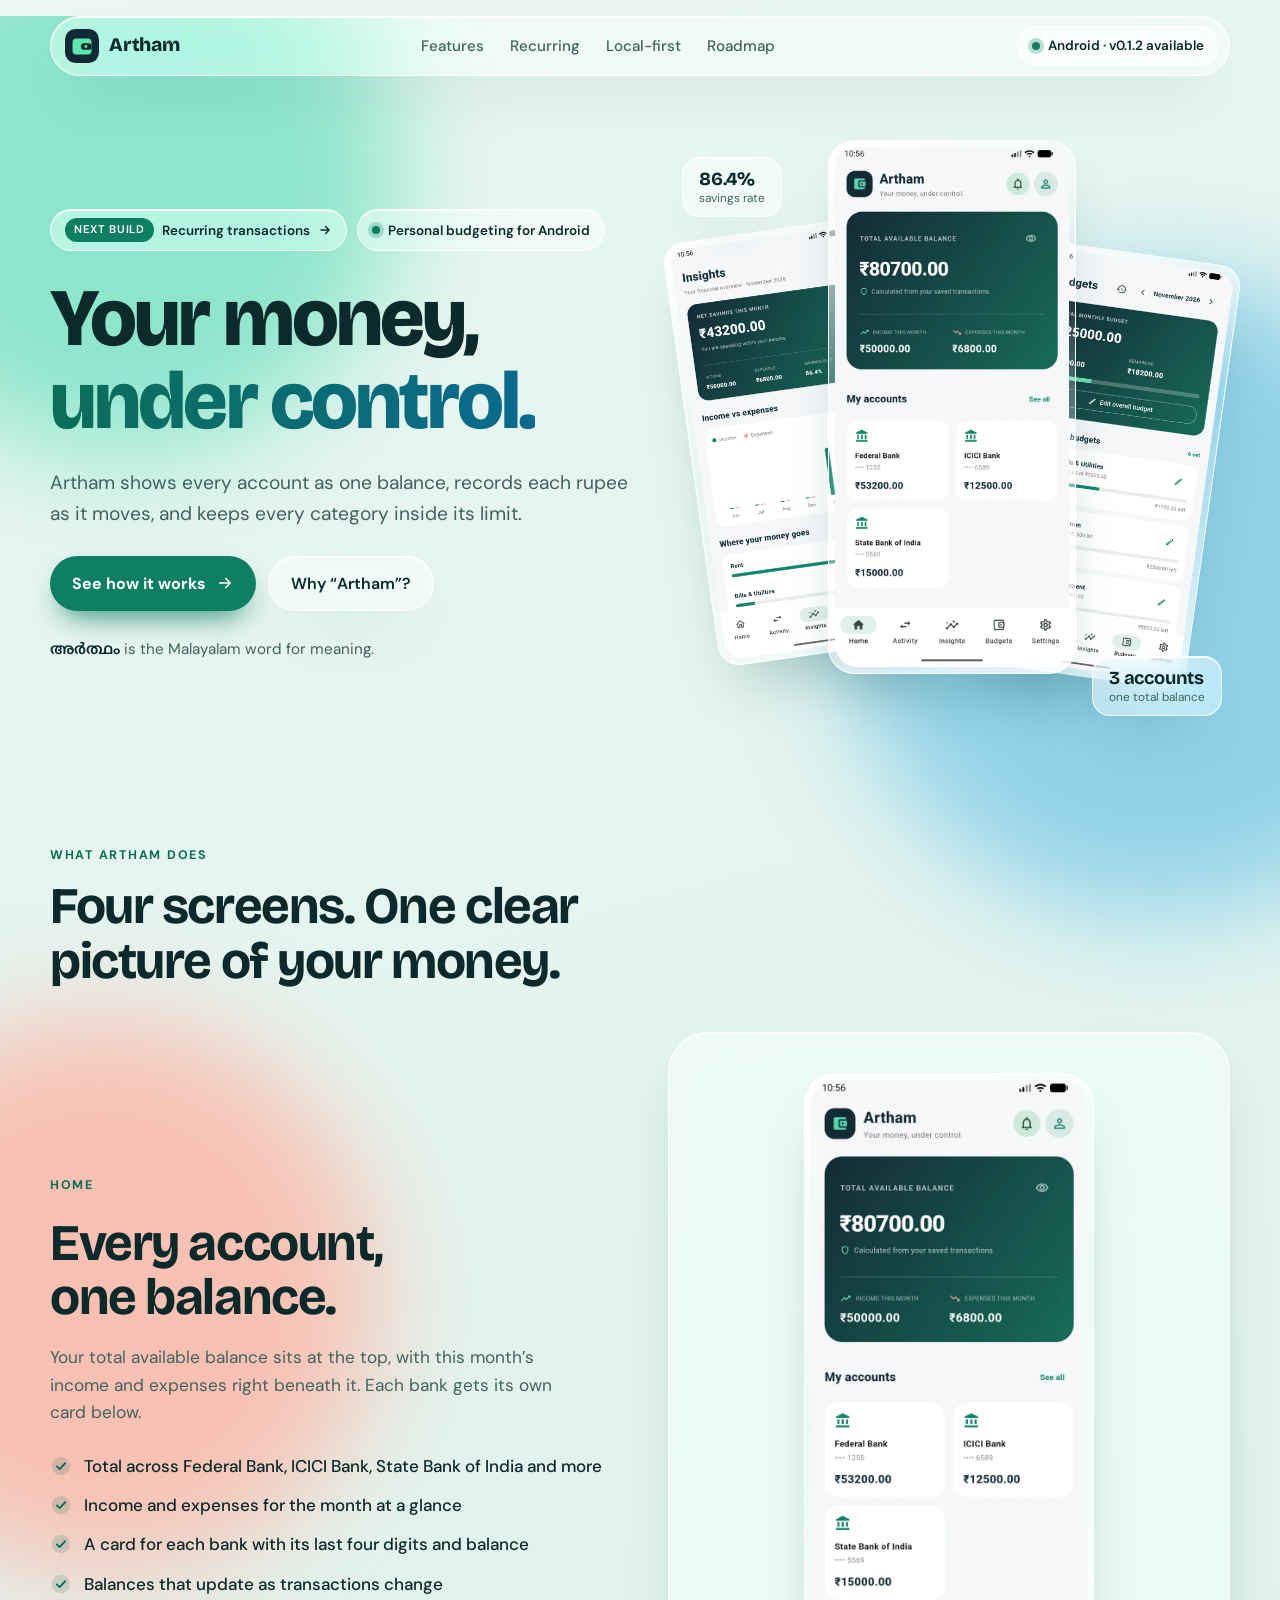
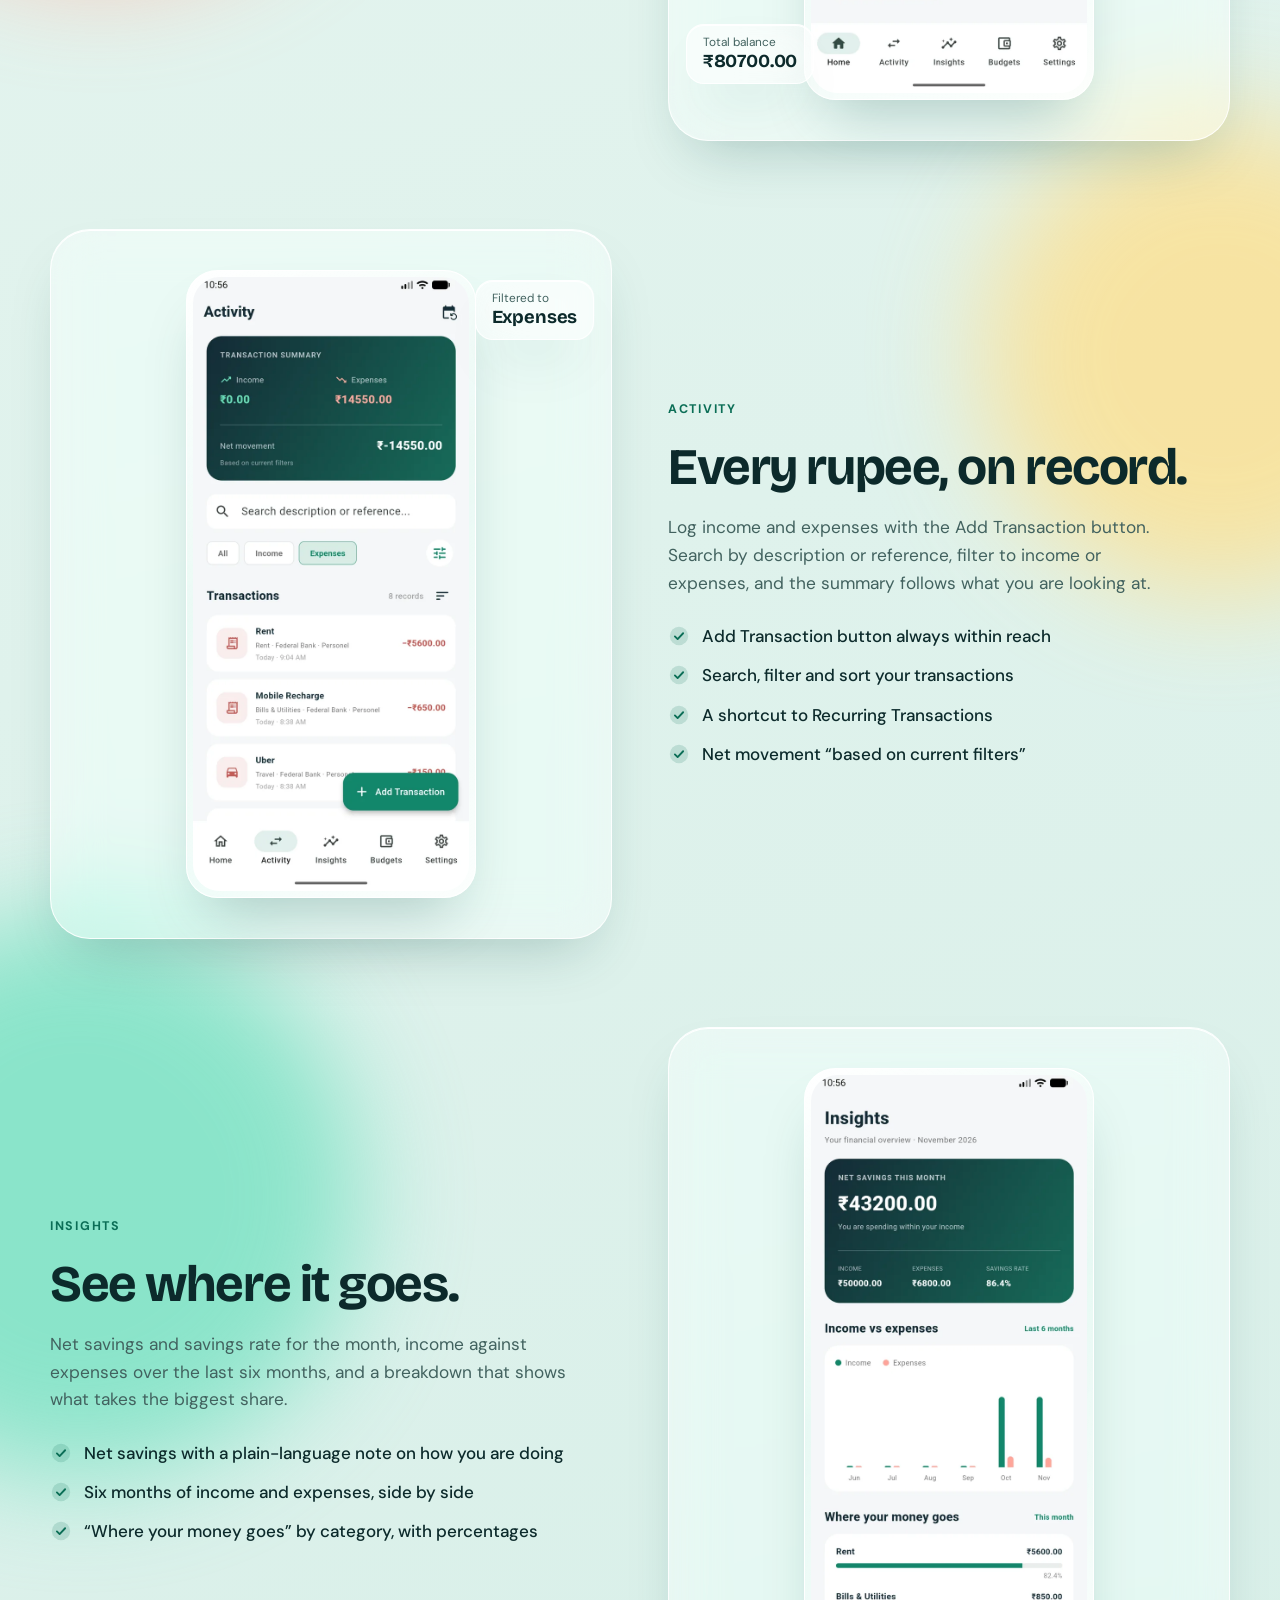
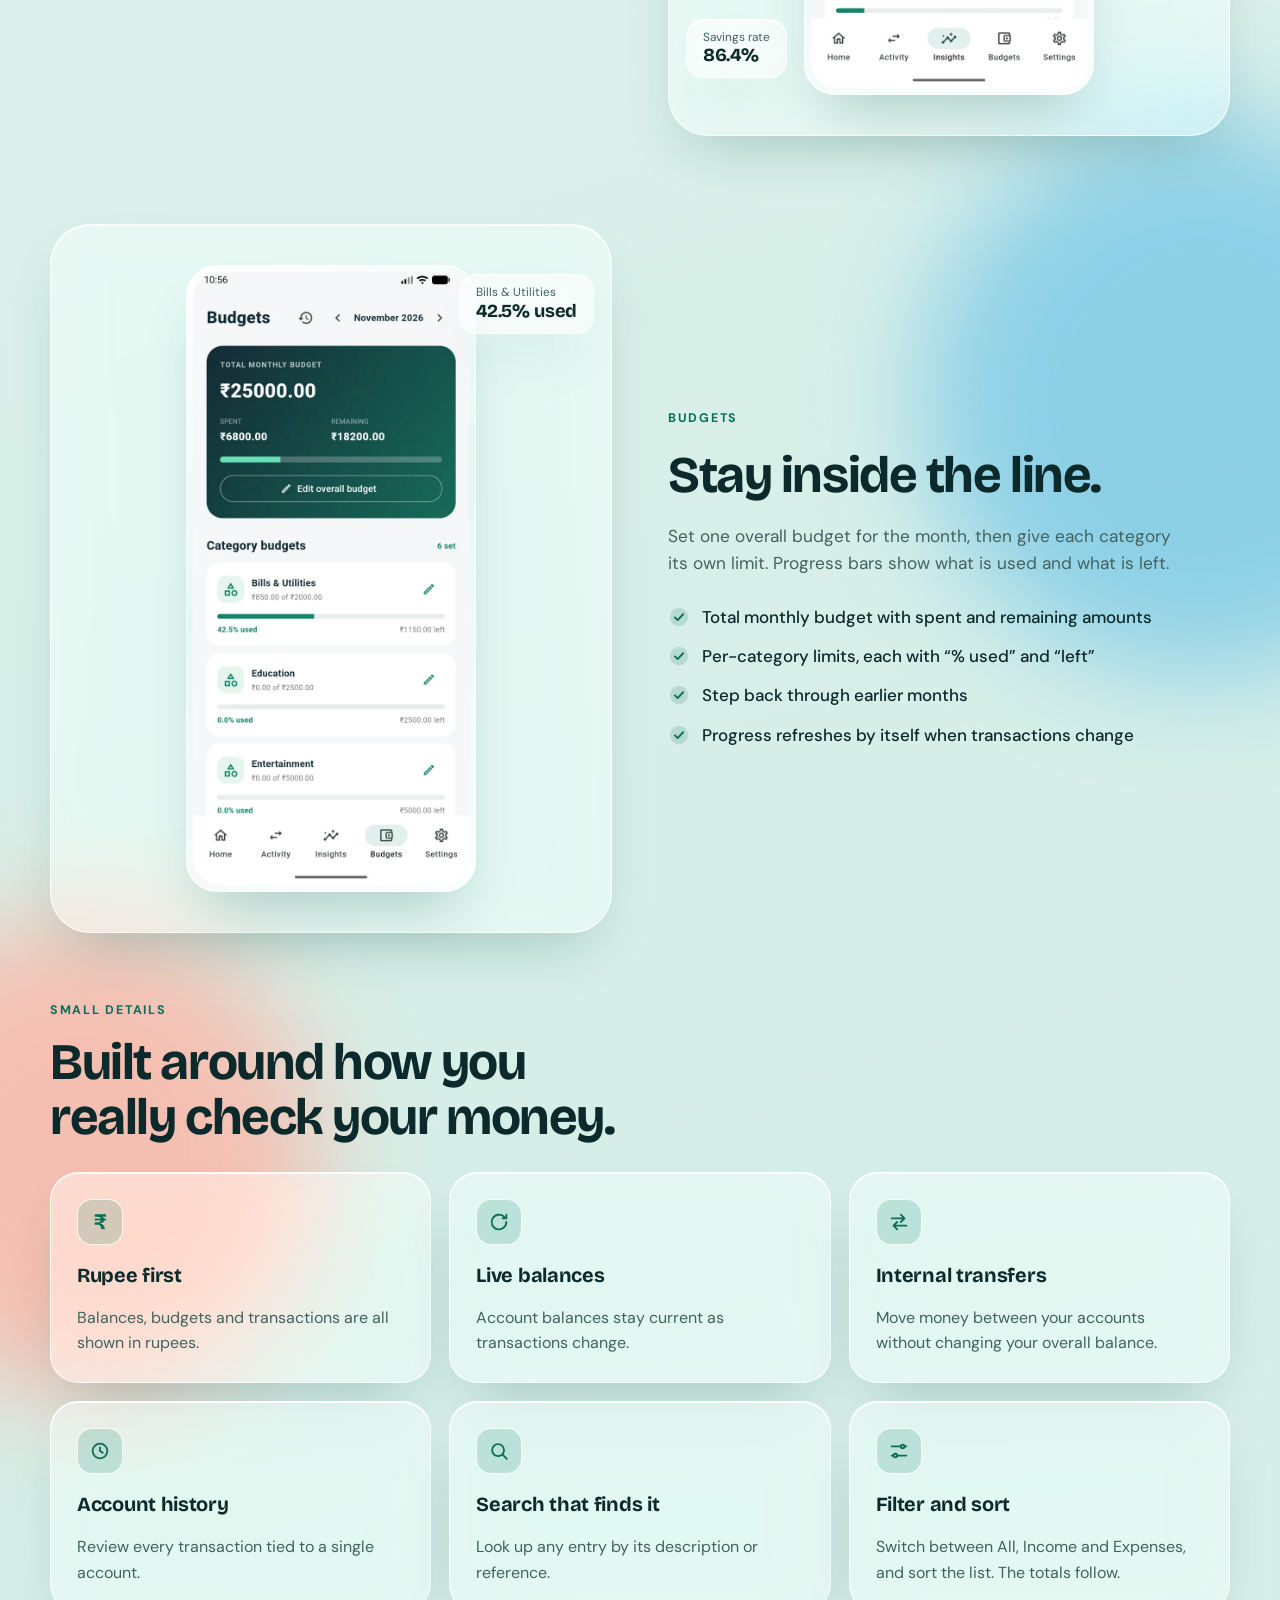
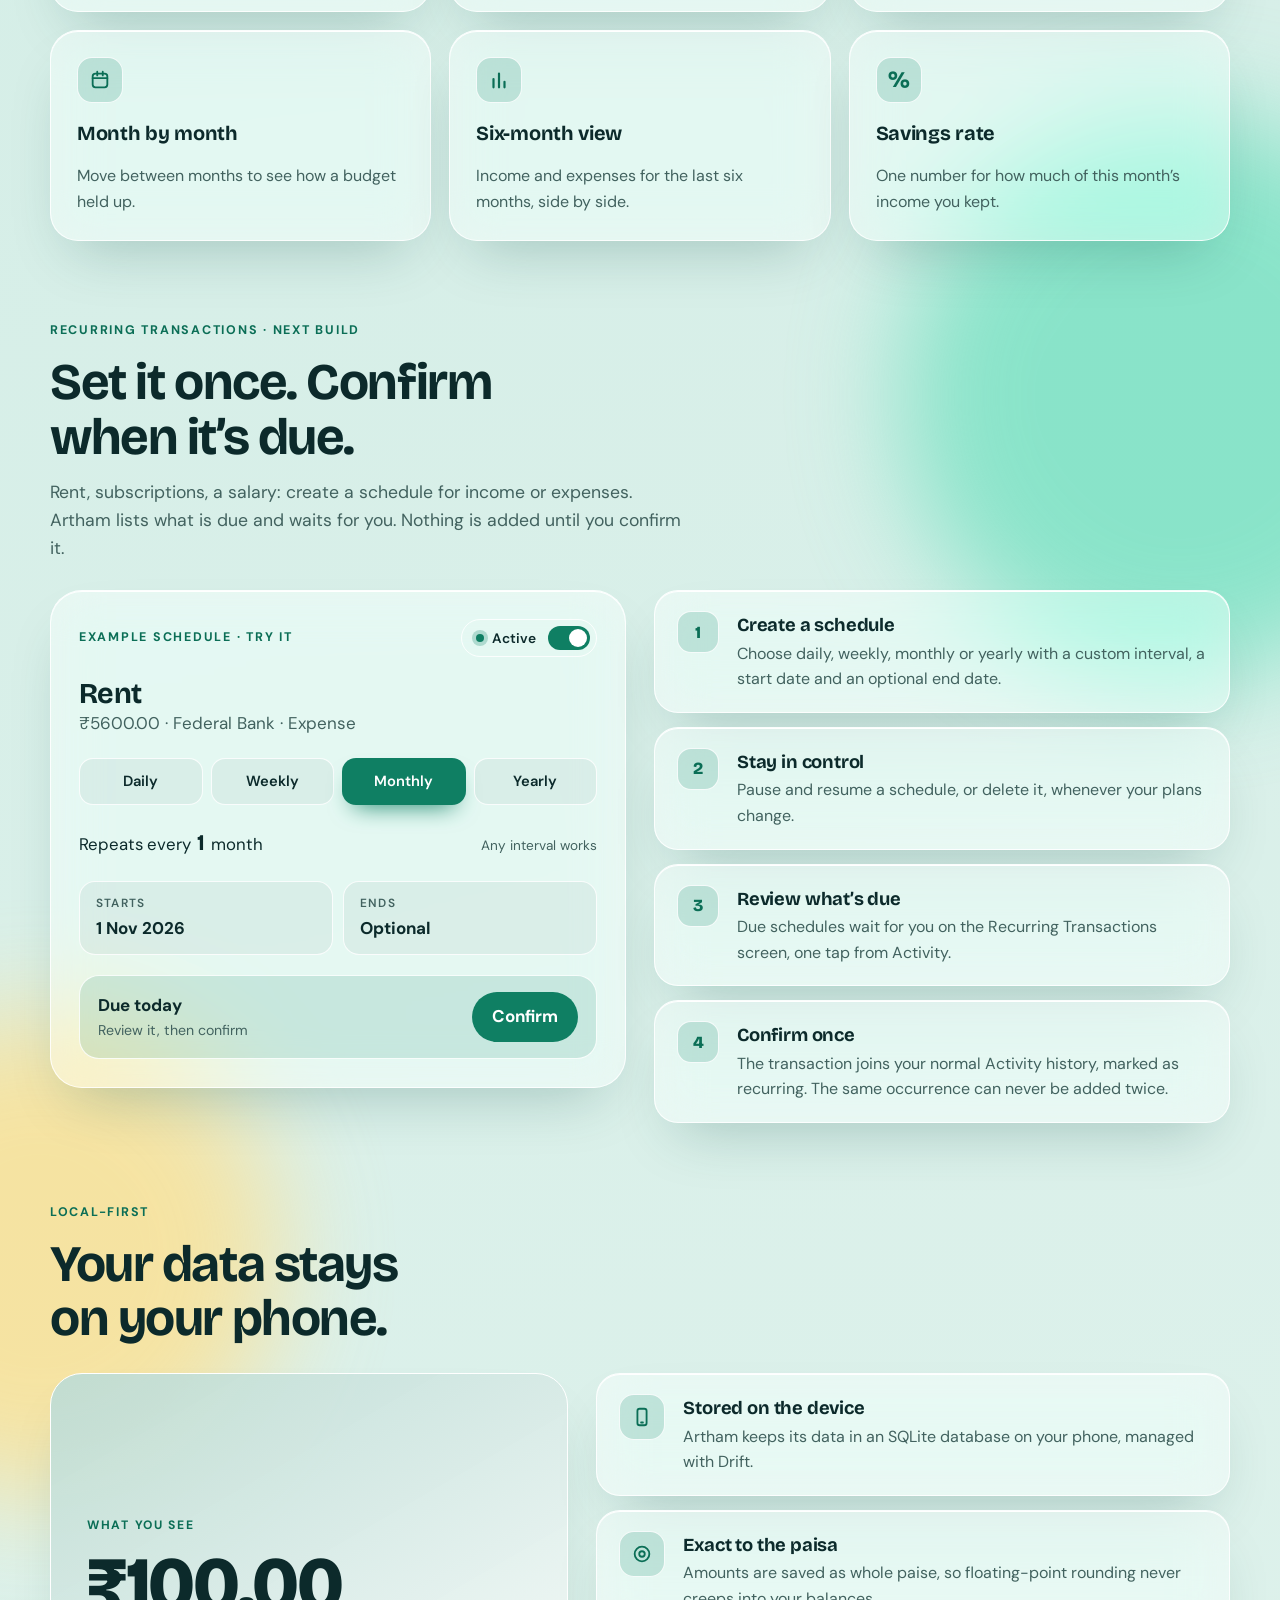
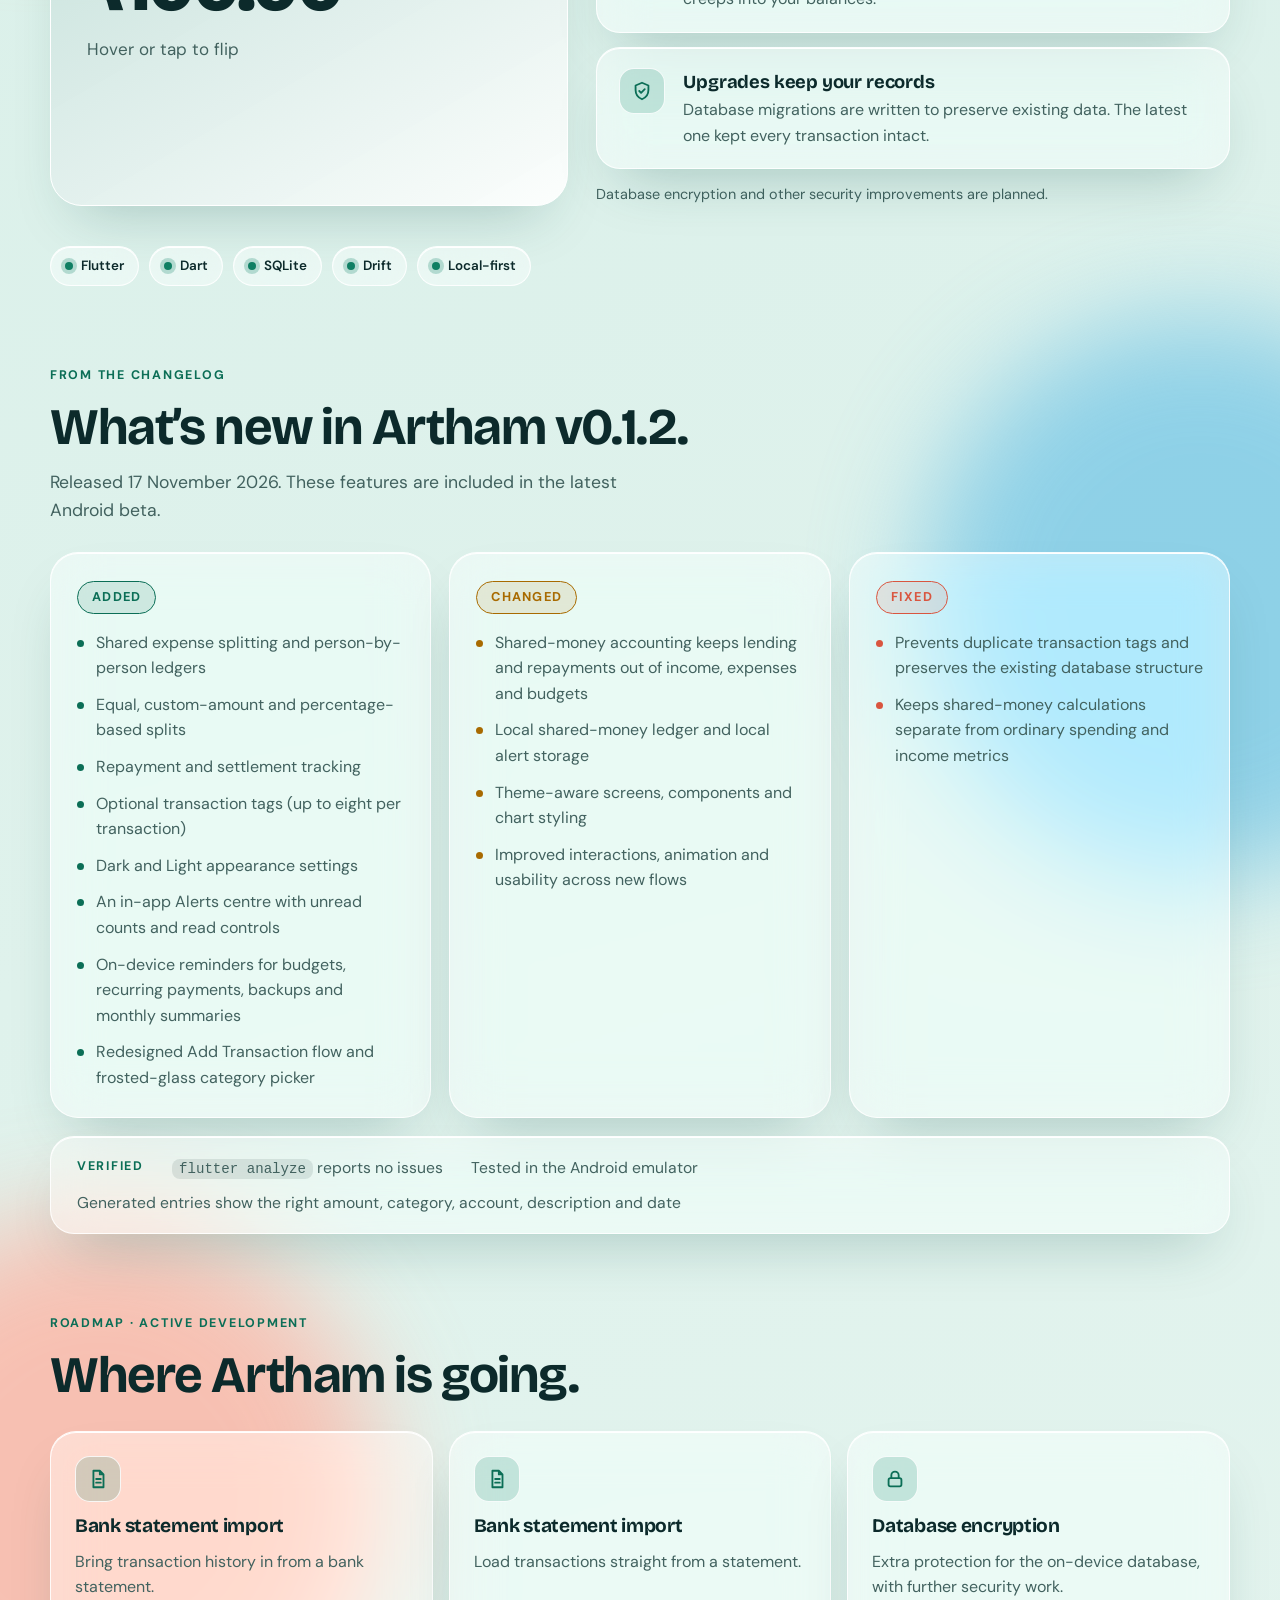
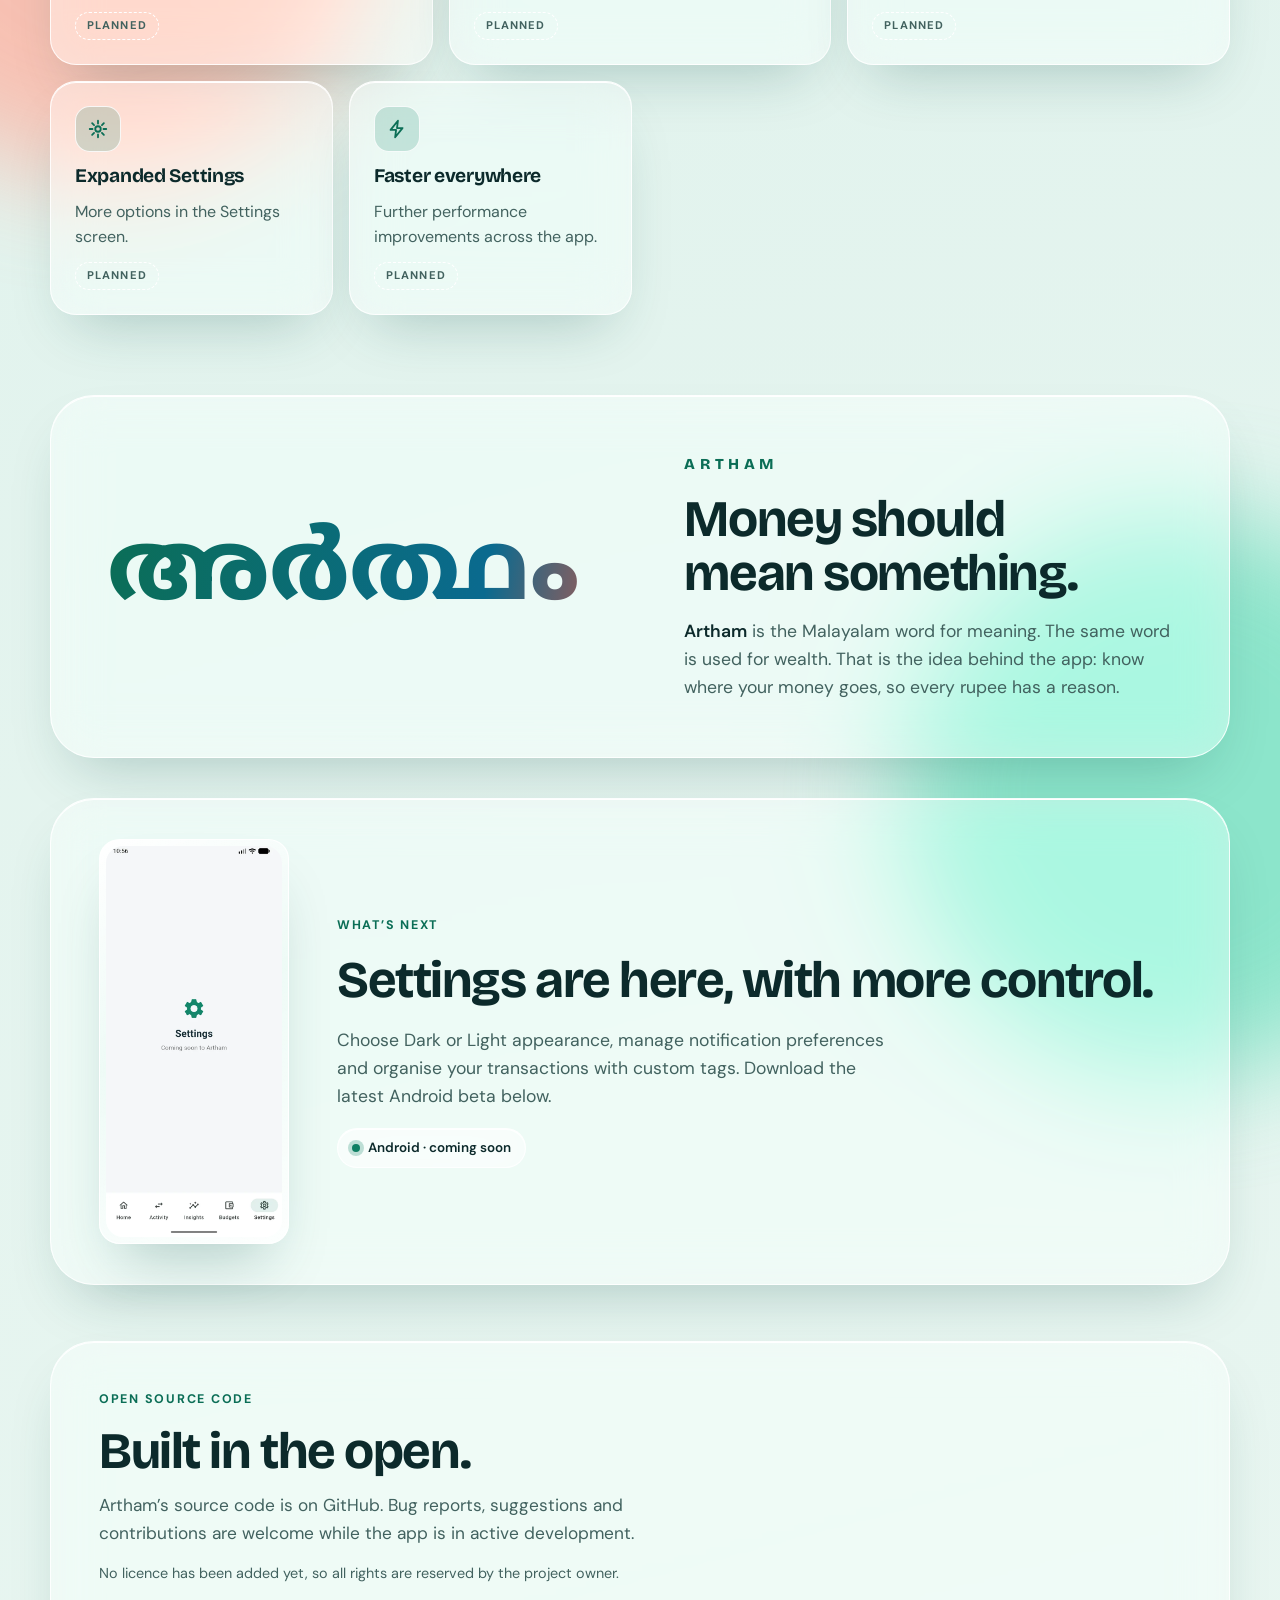
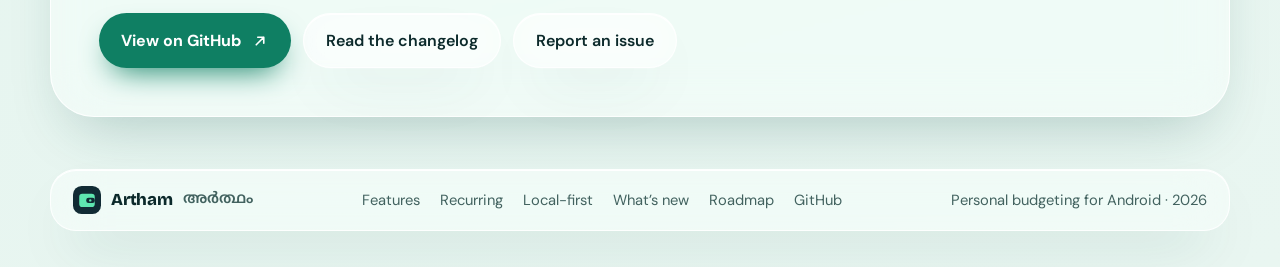
==== commit 22c01765: "site: refresh features and release status for v0.1.2" ====
--- a/site/index.html
+++ b/site/index.html
@@ -4,7 +4,7 @@
 <meta charset="utf-8">
 <meta name="viewport" content="width=device-width, initial-scale=1, viewport-fit=cover">
 <title>Artham</title>
-<meta name="description" content="Artham is a personal budgeting app for Android. See every account as one balance, record each rupee, schedule recurring transactions and keep every category inside its limit.">
+<meta name="description" content="Artham is a local-first personal finance app for Android. Track every account, split shared expenses, tag transactions, plan budgets and receive useful on-device alerts.">
 <meta name="theme-color" content="#06181b">
 <meta property="og:title" content="Artham">
 <meta property="og:description" content="Artham is a personal budgeting app for Android. See every account as one balance, record each rupee, schedule recurring transactions and keep every category inside its limit.">
@@ -441,7 +441,7 @@
       <a href="#local">Local-first</a>
       <a href="#roadmap">Roadmap</a>
     </nav>
-    <span class="pill glass"><span class="dot"></span>Android · coming soon</span>
+    <span class="pill glass"><span class="dot"></span>Android · v0.1.2 available</span>
   </header>
 
   <main id="top">
@@ -649,37 +649,37 @@
     <section id="whatsnew" aria-labelledby="h-new">
       <div class="sec-head">
         <span class="eyebrow">From the changelog</span>
-        <h2 id="h-new">What’s new in the next build.</h2>
-        <p class="sec-sub">Everything below is listed as Unreleased in the project changelog. Version and build numbers are added once a release is confirmed.</p>
+        <h2 id="h-new">What’s new in Artham v0.1.2.</h2>
+        <p class="sec-sub">Released 17 November 2026. These features are included in the latest Android beta.</p>
       </div>
       <div class="cl">
         <div class="col add glass" data-glow>
           <h3><span class="badge">Added</span></h3>
           <ul>
-            <li>Recurring schedules for income and expenses</li>
-            <li>Daily, weekly, monthly and yearly frequencies</li>
-            <li>Custom intervals with a scrollable number picker</li>
-            <li>Start dates and optional end dates</li>
-            <li>A Recurring Transactions screen, reached from Activity</li>
-            <li>Pause, resume and delete for every schedule</li>
-            <li>Review and confirmation of due schedules</li>
-            <li>Recurring entries in Activity history, with a source marker</li>
+            <li>Shared expense splitting and person-by-person ledgers</li>
+            <li>Equal, custom-amount and percentage-based splits</li>
+            <li>Repayment and settlement tracking</li>
+            <li>Optional transaction tags (up to eight per transaction)</li>
+            <li>Dark and Light appearance settings</li>
+            <li>An in-app Alerts centre with unread counts and read controls</li>
+            <li>On-device reminders for budgets, recurring payments, backups and monthly summaries</li>
+            <li>Redesigned Add Transaction flow and frosted-glass category picker</li>
           </ul>
         </div>
         <div class="col chg glass" data-glow>
           <h3><span class="badge">Changed</span></h3>
           <ul>
-            <li>Database schema upgraded to version 2</li>
-            <li>New RecurringSchedules table, with its migration</li>
-            <li>Activity has a shortcut to Recurring Transactions</li>
-            <li>Project documentation covers recurring transactions</li>
+            <li>Shared-money accounting keeps lending and repayments out of income, expenses and budgets</li>
+            <li>Local shared-money ledger and local alert storage</li>
+            <li>Theme-aware screens, components and chart styling</li>
+            <li>Improved interactions, animation and usability across new flows</li>
           </ul>
         </div>
         <div class="col fix glass" data-glow>
           <h3><span class="badge">Fixed</span></h3>
           <ul>
-            <li>No more duplicate transactions for the same schedule occurrence</li>
-            <li>Existing transaction records are preserved through the schema migration</li>
+            <li>Prevents duplicate transaction tags and preserves the existing database structure</li>
+            <li>Keeps shared-money calculations separate from ordinary spending and income metrics</li>
           </ul>
         </div>
       </div>
@@ -697,13 +697,13 @@
         <h2 id="h-road">Where Artham is going.</h2>
       </div>
       <div class="road">
-        <div class="rc glass" data-glow><div class="ico"><svg class="ic" viewBox="0 0 24 24" aria-hidden="true"><path d="M6 17h12l-1.5-2v-4a4.5 4.5 0 0 0-9 0v4L6 17zM10 20a2 2 0 0 0 4 0"/></svg></div><h3>Budget alerts, rollover and projections</h3><p>Alerts when budgets need attention, rollover of unused amounts and a look at where the month is heading.</p><span class="tagp">Planned</span></div>
-        <div class="rc glass" data-glow><div class="ico"><svg class="ic" viewBox="0 0 24 24" aria-hidden="true"><path d="M4 6h16v10H9l-4 3v-3H4z"/></svg></div><h3>SMS transaction import</h3><p>Bring transactions in from bank messages instead of typing them.</p><span class="tagp">Planned</span></div>
+        <div class="rc glass" data-glow><div class="ico"><svg class="ic" viewBox="0 0 24 24" aria-hidden="true"><path d="M7 3h7l4 4v14H7zM14 3v4h4M10 12h5M10 16h5"/></svg></div><h3>Bank statement import</h3><p>Bring transaction history in from a bank statement.</p><span class="tagp">Planned</span></div>
+        
         <div class="rc glass" data-glow><div class="ico"><svg class="ic" viewBox="0 0 24 24" aria-hidden="true"><path d="M7 3h7l4 4v14H7zM14 3v4h4M10 12h5M10 16h5"/></svg></div><h3>Bank statement import</h3><p>Load transactions straight from a statement.</p><span class="tagp">Planned</span></div>
         <div class="rc glass" data-glow><div class="ico"><svg class="ic" viewBox="0 0 24 24" aria-hidden="true"><rect x="5" y="11" width="14" height="9" rx="2"/><path d="M8 11V8a4 4 0 0 1 8 0v3"/></svg></div><h3>Database encryption</h3><p>Extra protection for the on-device database, with further security work.</p><span class="tagp">Planned</span></div>
         <div class="rc glass" data-glow><div class="ico"><svg class="ic" viewBox="0 0 24 24" aria-hidden="true"><circle cx="12" cy="12" r="3"/><path d="M12 3v3M12 18v3M3 12h3M18 12h3M5.6 5.6l2.1 2.1M16.3 16.3l2.1 2.1M18.4 5.6l-2.1 2.1M7.7 16.3l-2.1 2.1"/></svg></div><h3>Expanded Settings</h3><p>More options in the Settings screen.</p><span class="tagp">Planned</span></div>
         <div class="rc glass" data-glow><div class="ico"><svg class="ic" viewBox="0 0 24 24" aria-hidden="true"><path d="M13 3L5 13h6l-1 8 8-10h-6z"/></svg></div><h3>Faster everywhere</h3><p>Further performance improvements across the app.</p><span class="tagp">Planned</span></div>
-        <div class="rc glass" data-glow><div class="ico"><svg class="ic" viewBox="0 0 24 24" aria-hidden="true"><path d="M4 12a8 8 0 0 1 13.7-5.7L20 8M20 4v4h-4M20 12a8 8 0 0 1-13.7 5.7L4 16M4 20v-4h4"/></svg></div><h3>Recurring transactions</h3><p>Built and tested, arriving in the next build.</p><span class="tagp done">Next build</span></div>
+        
       </div>
     </section>
 
@@ -717,11 +717,11 @@
     </section>
 
     <section class="soon glass" aria-labelledby="h-soon">
-      <div class="phone"><img src="img/settings.webp" width="640" height="1422" alt="Artham Settings screen reading Coming soon to Artham"></div>
+      <div class="phone"><img src="img/settings.webp" width="640" height="1422" alt="Artham Artham Settings screen preview"></div>
       <div class="soon-copy">
         <span class="eyebrow">What’s next</span>
-        <h2 id="h-soon">Settings are on the way.</h2>
-        <p>The Settings screen is a placeholder today, with expanded options planned. Artham is built for Android and still in active development. A download link will appear here when it is ready.</p>
+        <h2 id="h-soon">Settings are here, with more control.</h2>
+        <p>Choose Dark or Light appearance, manage notification preferences and organise your transactions with custom tags. Download the latest Android beta below.</p>
         <span class="pill glass"><span class="dot"></span>Android · coming soon</span>
       </div>
     </section>
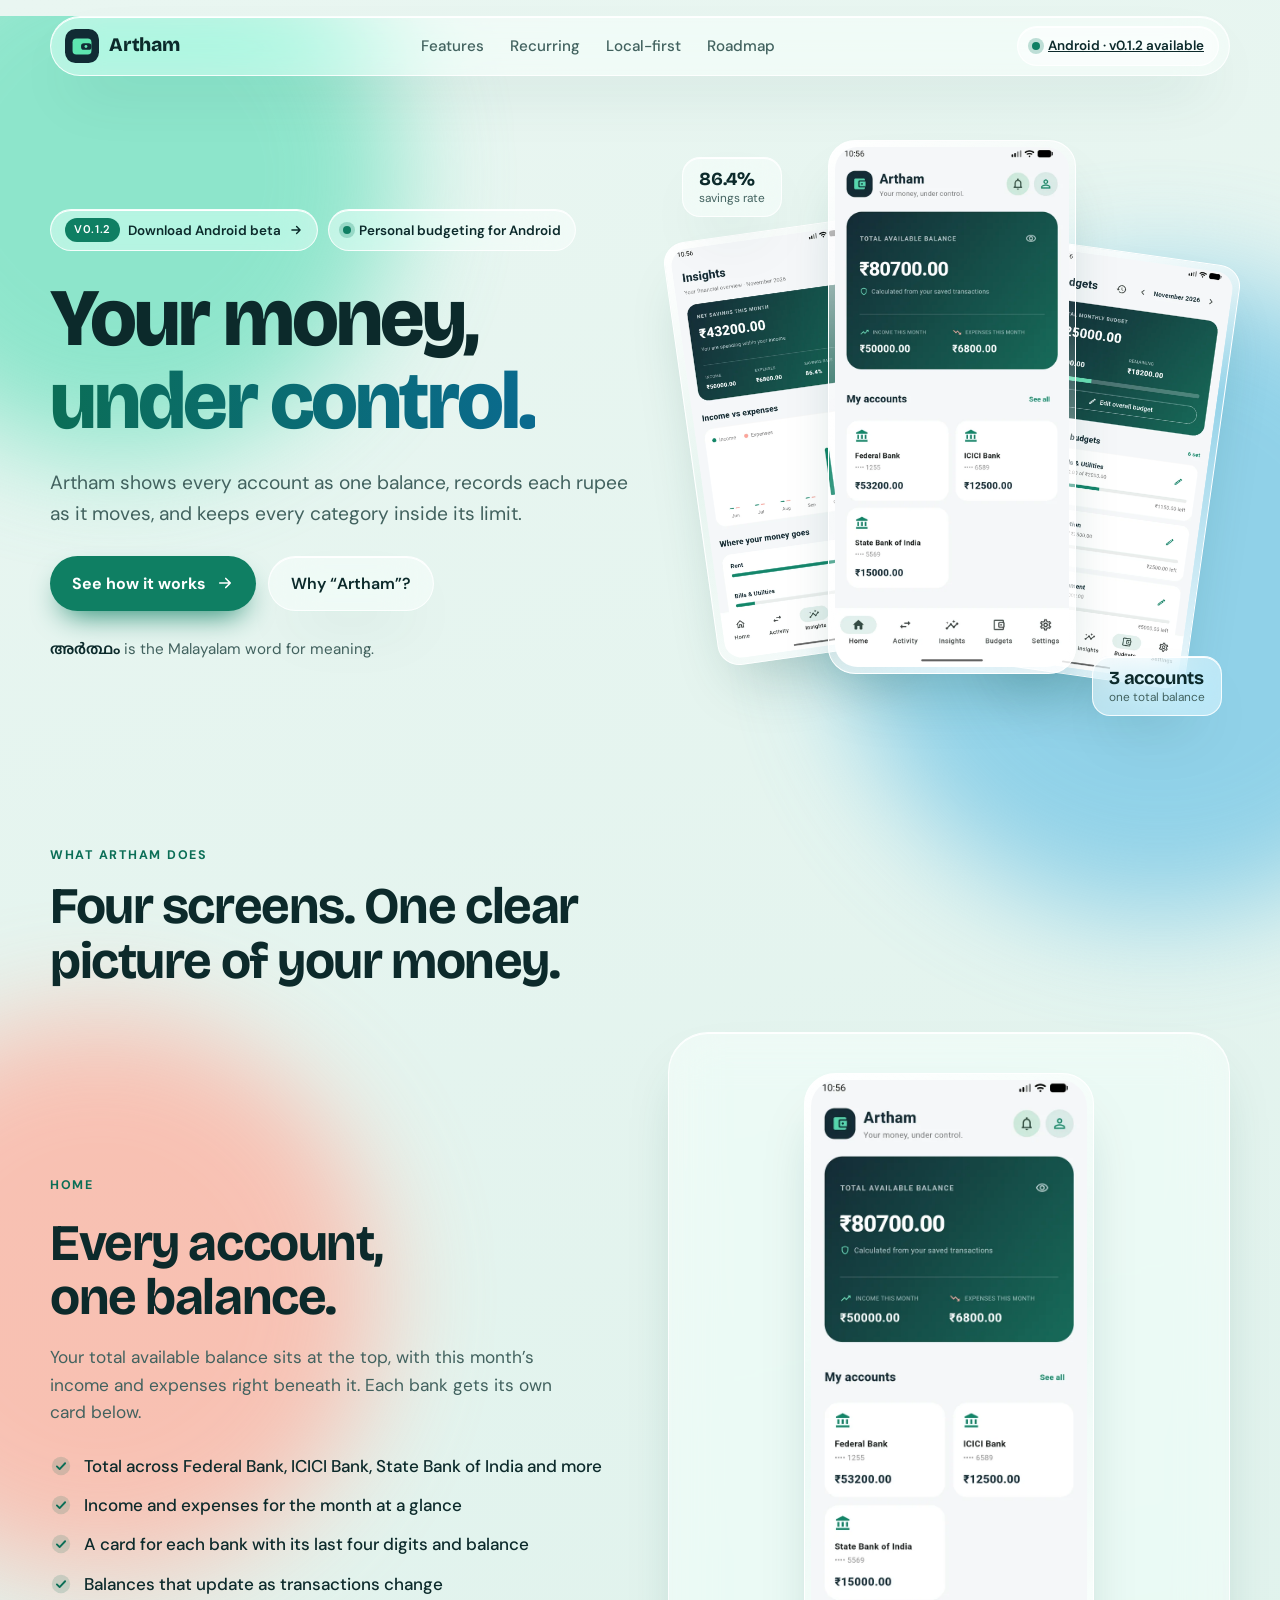
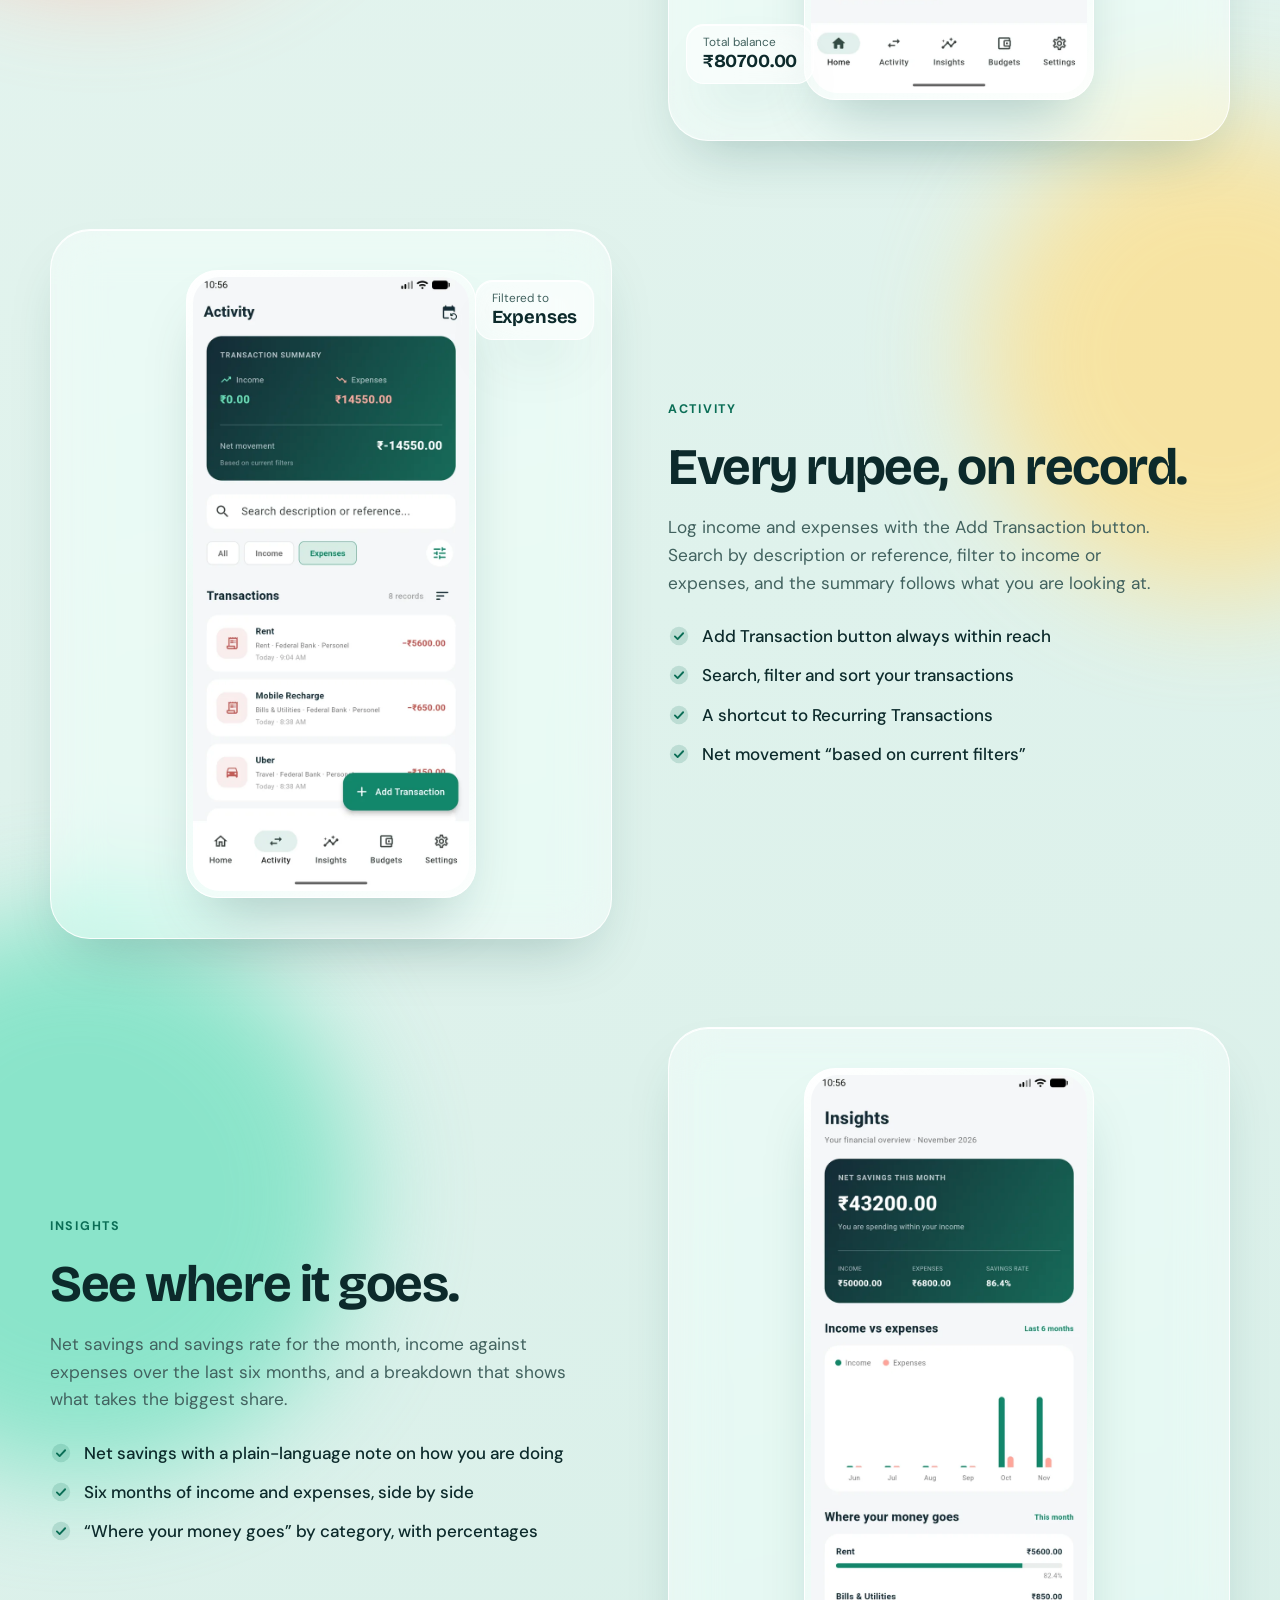
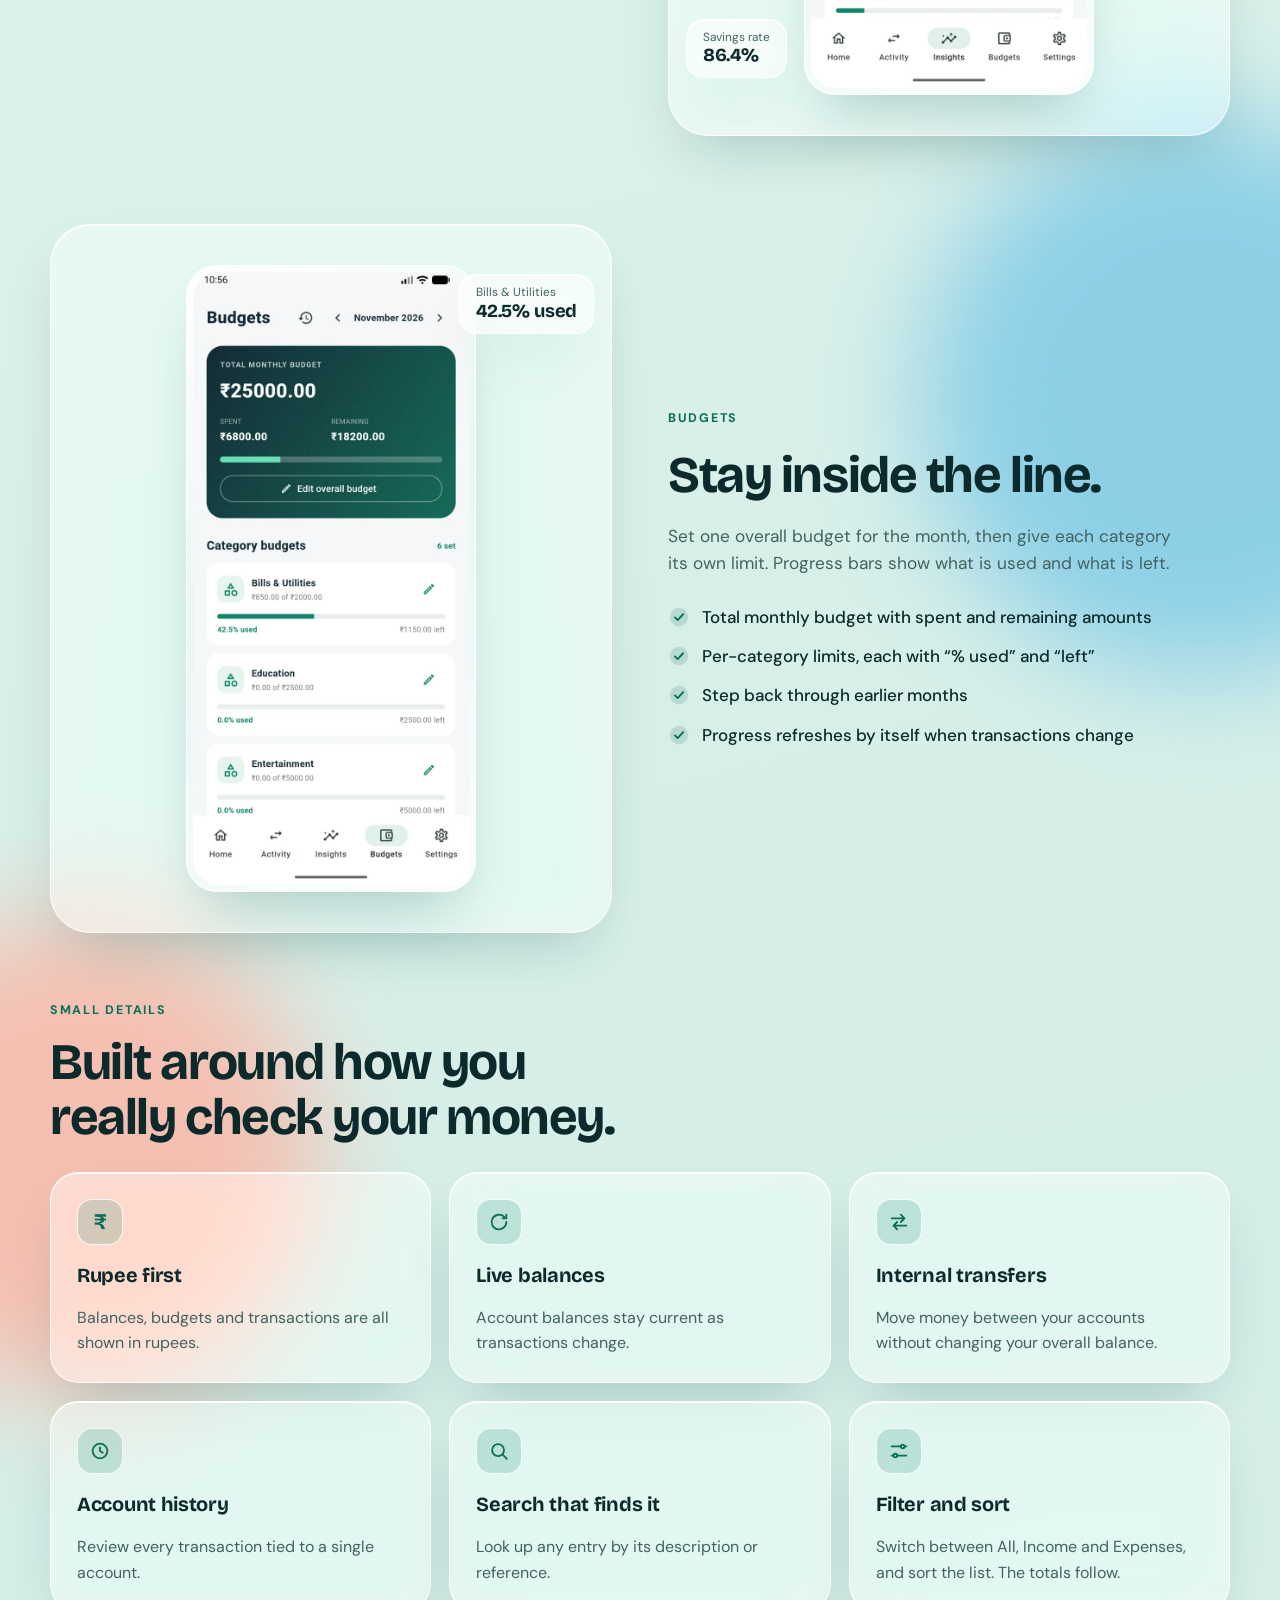
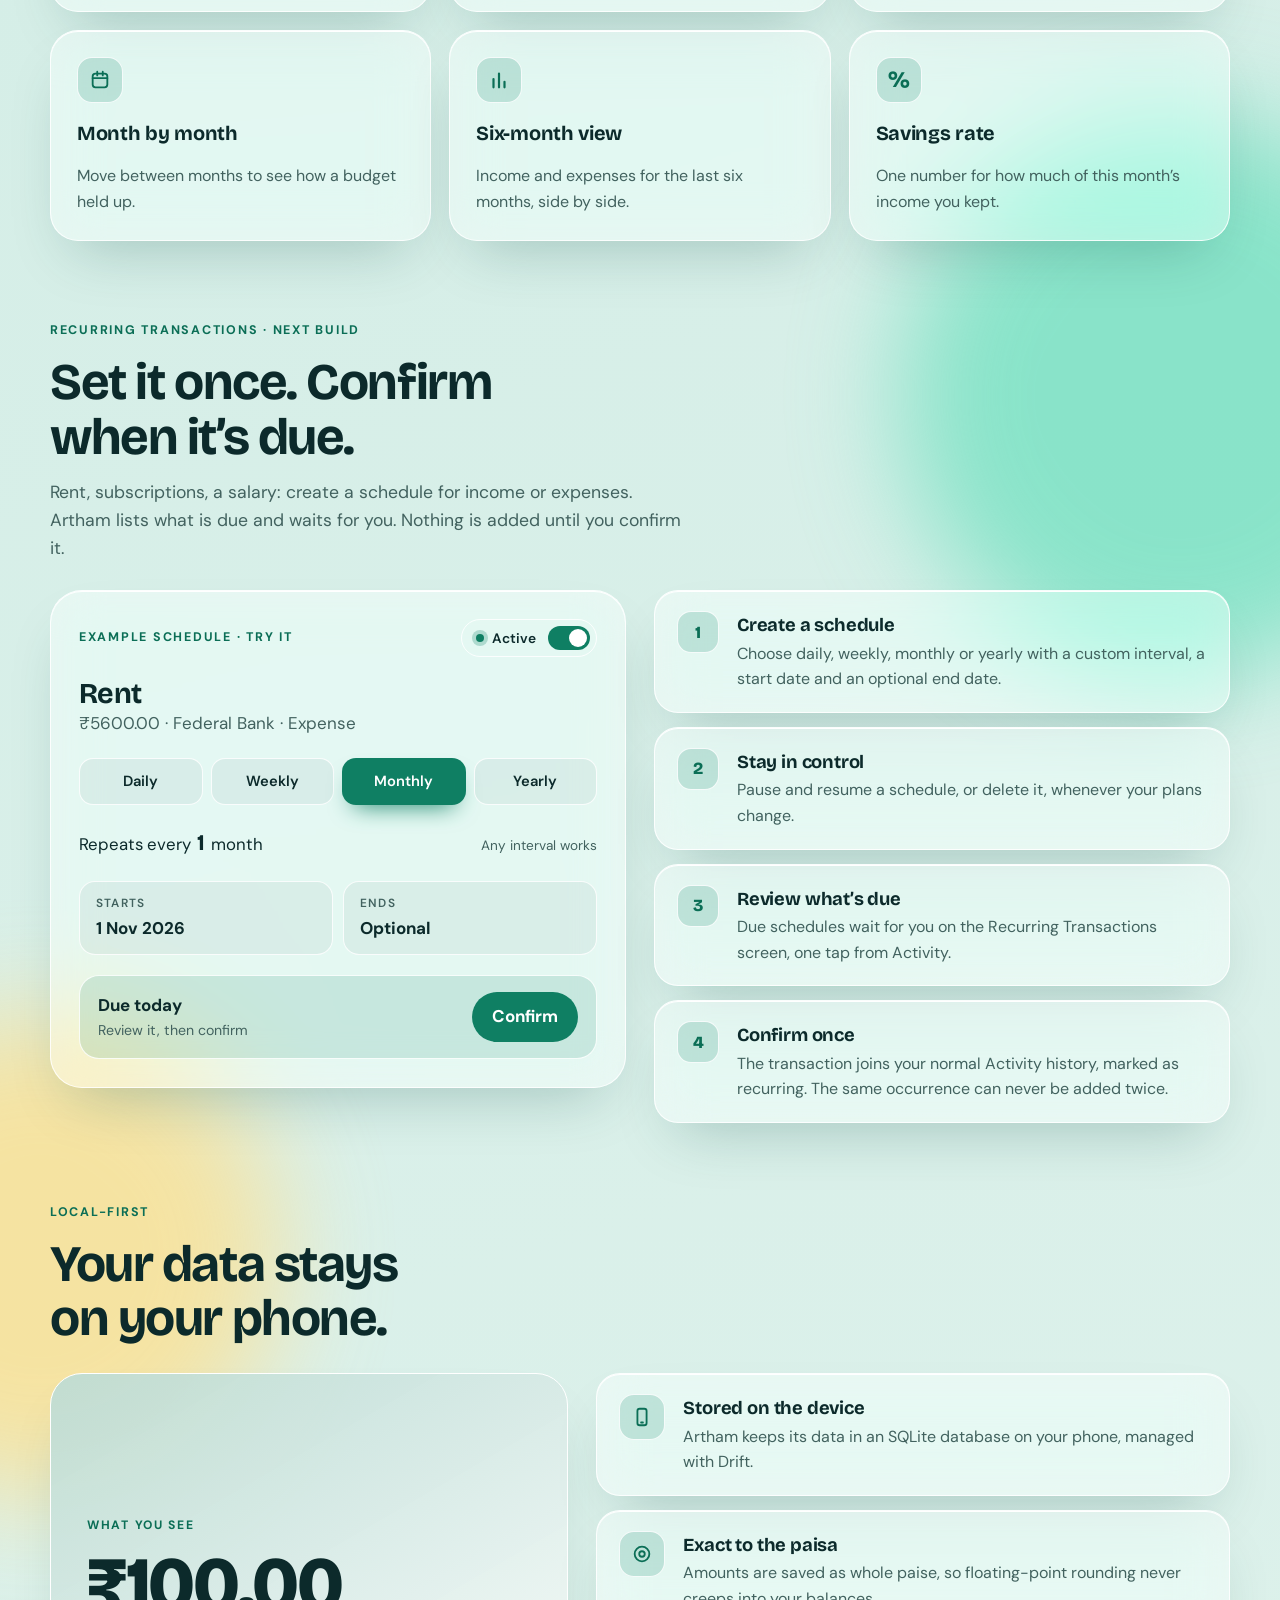
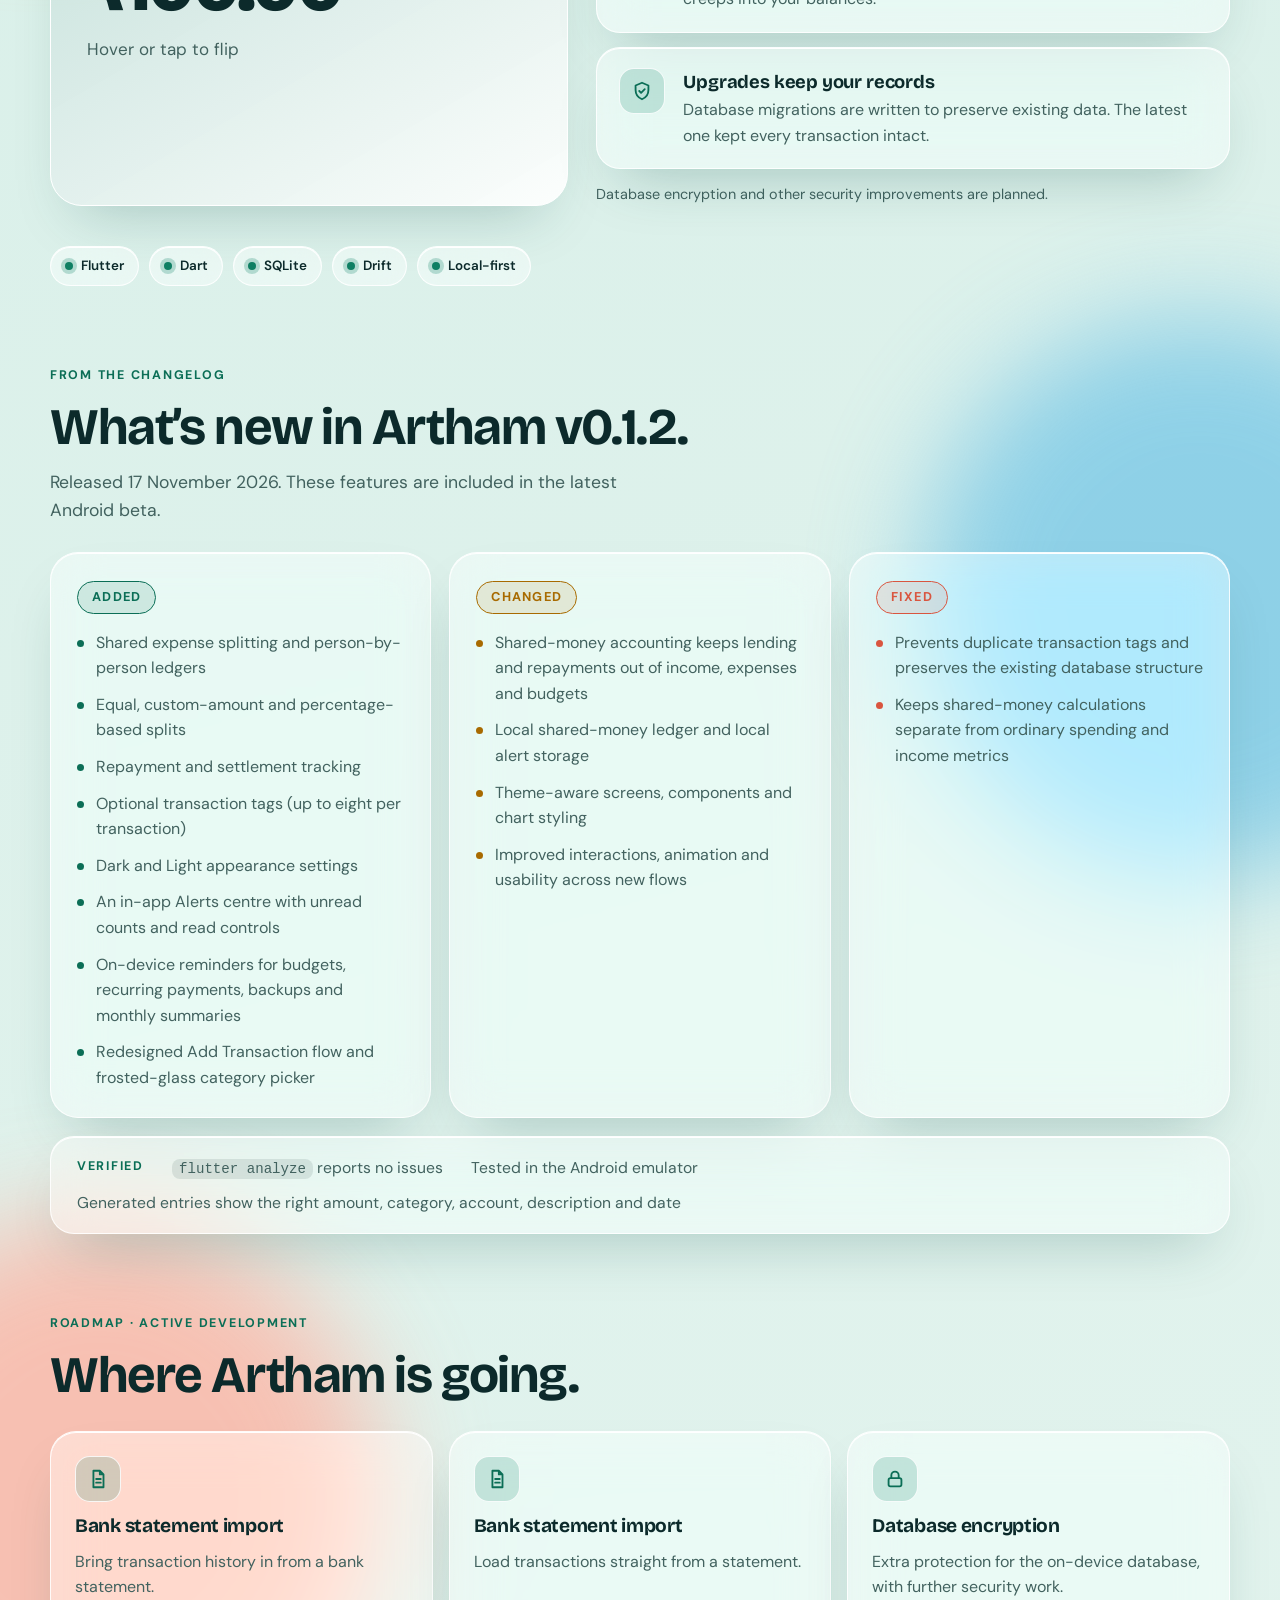
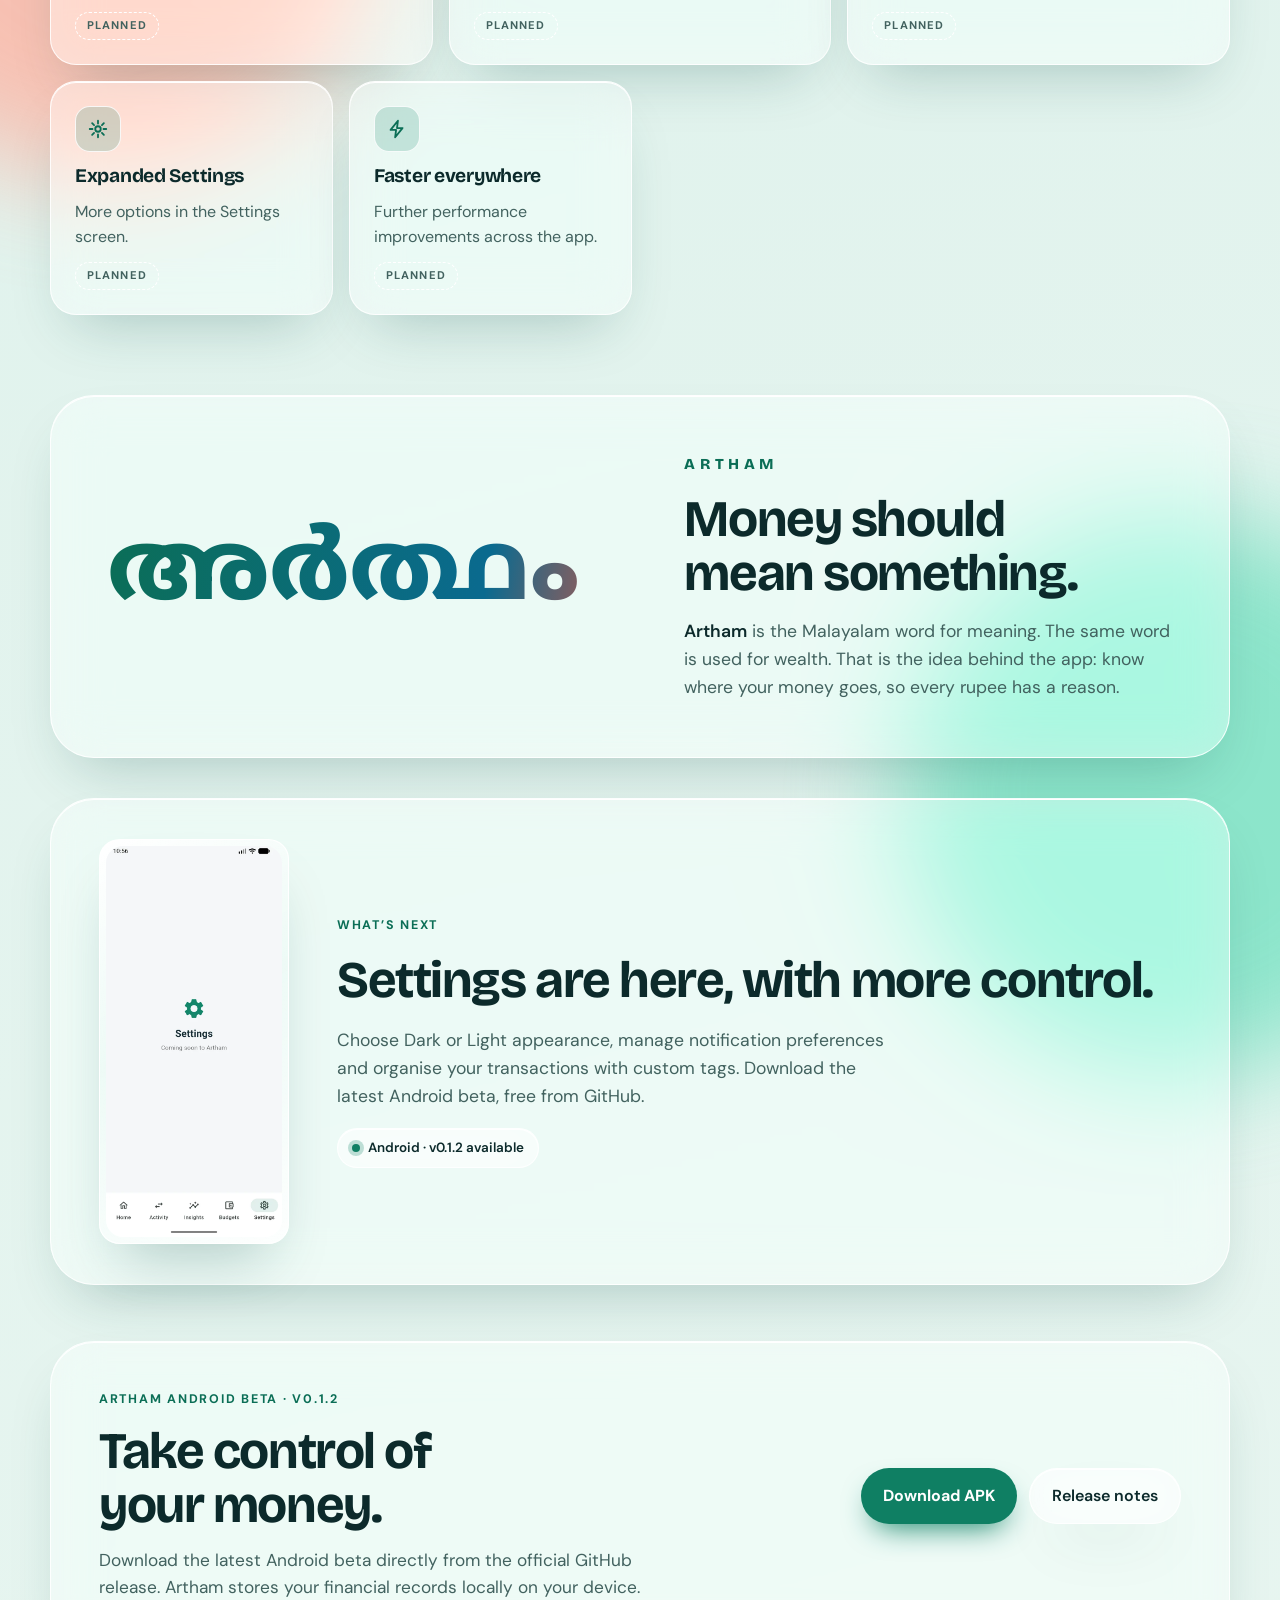
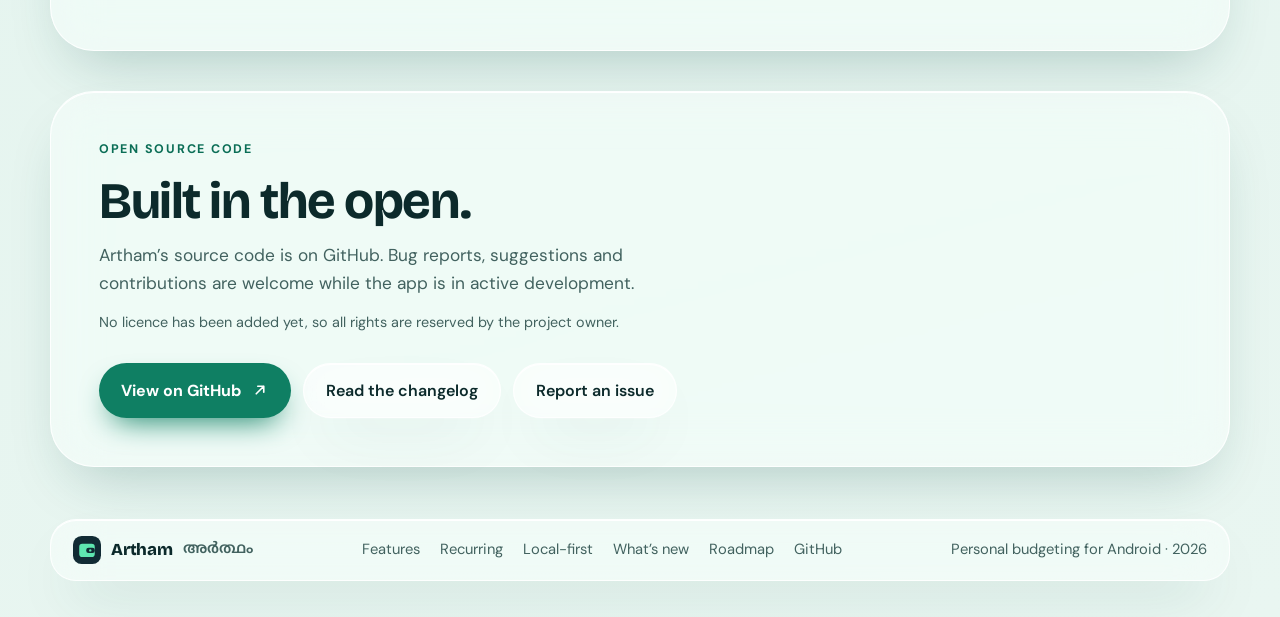
==== commit eb88e7a5: "site: add v0.1.2 download section to alternate page" ====
--- a/site/index.html
+++ b/site/index.html
@@ -441,7 +441,7 @@
       <a href="#local">Local-first</a>
       <a href="#roadmap">Roadmap</a>
     </nav>
-    <span class="pill glass"><span class="dot"></span>Android · v0.1.2 available</span>
+    <a class="pill glass" href="#download"><span class="dot"></span>Android · v0.1.2 available</a>
   </header>
 
   <main id="top">
@@ -449,7 +449,7 @@
     <section class="hero" aria-labelledby="h-hero">
       <div class="hero-copy">
         <div class="hero-pills">
-          <a class="pill glass announce" href="#recurring"><span class="tag">Next build</span>Recurring transactions
+          <a class="pill glass announce" href="#download"><span class="tag">v0.1.2</span>Download Android beta
             <svg viewBox="0 0 24 24" fill="none" stroke="currentColor" stroke-width="2.4" stroke-linecap="round" stroke-linejoin="round" aria-hidden="true"><path d="M5 12h14M13 6l6 6-6 6"/></svg>
           </a>
           <span class="pill glass"><span class="dot"></span>Personal budgeting for Android</span>
@@ -721,8 +721,22 @@
       <div class="soon-copy">
         <span class="eyebrow">What’s next</span>
         <h2 id="h-soon">Settings are here, with more control.</h2>
-        <p>Choose Dark or Light appearance, manage notification preferences and organise your transactions with custom tags. Download the latest Android beta below.</p>
-        <span class="pill glass"><span class="dot"></span>Android · coming soon</span>
+        <p>Choose Dark or Light appearance, manage notification preferences and organise your transactions with custom tags. Download the latest Android beta, free from GitHub.</p>
+        <span class="pill glass"><span class="dot"></span>Android · v0.1.2 available</span>
+      </div>
+    </section>
+
+
+
+    <section id="download" class="open glass" data-glow aria-labelledby="h-download">
+      <div class="open-copy">
+        <span class="eyebrow">Artham Android beta · v0.1.2</span>
+        <h2 id="h-download">Take control of your money.</h2>
+        <p>Download the latest Android beta directly from the official GitHub release. Artham stores your financial records locally on your device.</p>
+      </div>
+      <div class="open-cta">
+        <a class="btn btn-main" href="https://github.com/vishnuwiz/artham/releases/download/v0.1.2/app-release.apk" target="_blank" rel="noopener noreferrer">Download APK</a>
+        <a class="btn btn-glass glass" href="https://github.com/vishnuwiz/artham/releases/tag/v0.1.2" target="_blank" rel="noopener noreferrer">Release notes</a>
       </div>
     </section>
 
